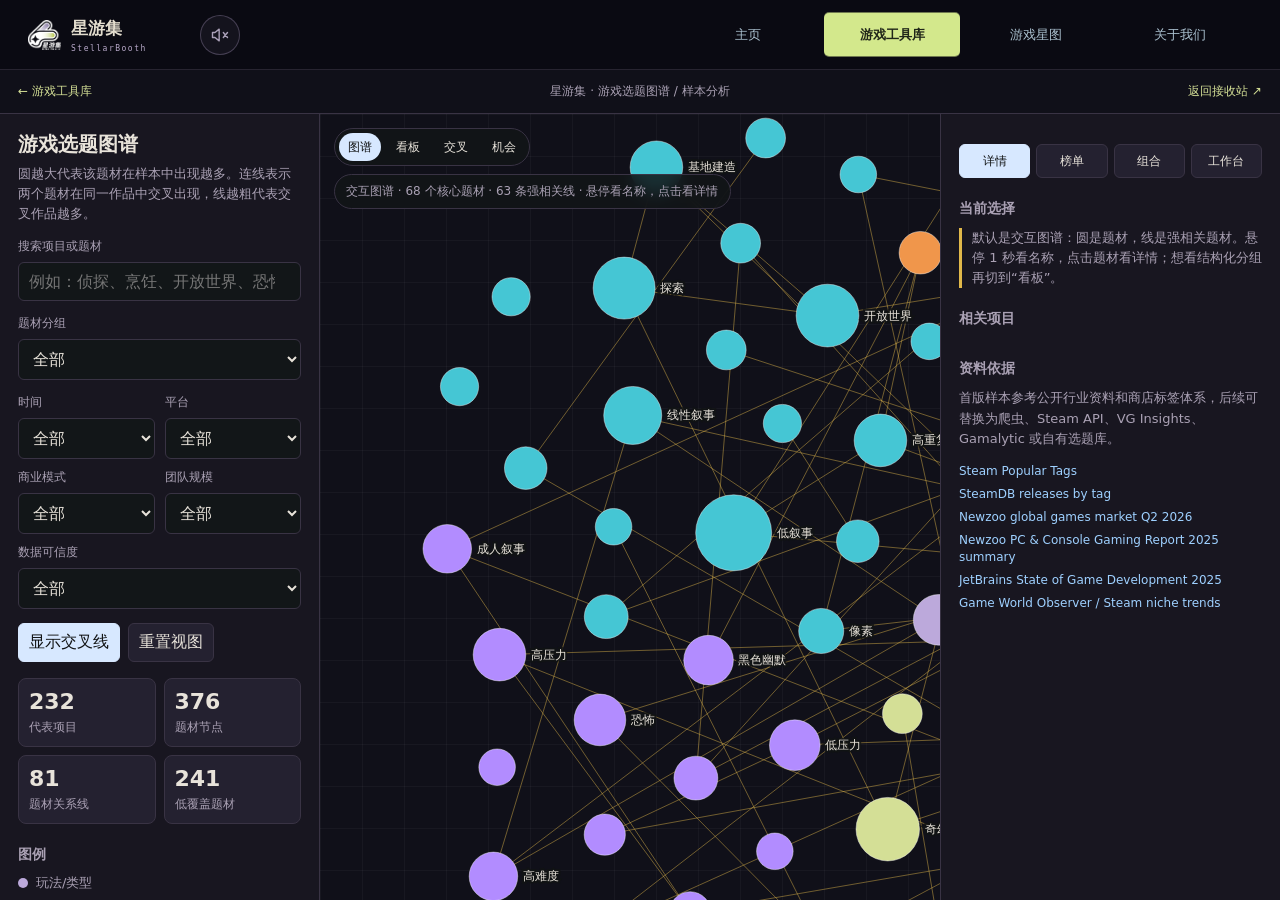
==== tools/game-topic-graph/index.html @ 471d9bdb "Deploy deep-space station, continuous audio and topic tool library" ====
<!doctype html>
<html lang="zh-CN">
<head>
  <meta charset="utf-8" />
  <meta name="viewport" content="width=device-width, initial-scale=1" />
  <title>游戏选题图谱</title>
  <script src="d3.min.js"></script>
  <style>
    :root {
      color-scheme: dark;
      --bg: #111314;
      --panel: #1b1f22;
      --panel-2: #24292d;
      --text: #e8ecef;
      --muted: #9aa5ad;
      --line: #343b40;
      --blue: #4aa3ff;
      --green: #4cc38a;
      --yellow: #e0b84a;
      --red: #ef6a63;
      --purple: #b28cff;
      --cyan: #45c6d4;
      --orange: #f0964b;
      --pink: #e675a7;
      font-family: Inter, ui-sans-serif, system-ui, -apple-system, BlinkMacSystemFont, "Segoe UI", sans-serif;
    }

    * { box-sizing: border-box; }

    body {
      margin: 0;
      background: var(--bg);
      color: var(--text);
      overflow: hidden;
    }

    button, input, select {
      font: inherit;
    }

    .app {
      display: grid;
      grid-template-columns: 320px 1fr 340px;
      height: 100vh;
      min-height: 640px;
    }

    .sidebar, .detail {
      background: var(--panel);
      border-color: var(--line);
      overflow: auto;
    }

    .sidebar {
      border-right: 1px solid var(--line);
      padding: 18px;
    }

    .detail {
      border-left: 1px solid var(--line);
      padding: 18px;
    }

    h1 {
      font-size: 20px;
      line-height: 1.2;
      margin: 0 0 8px;
      font-weight: 650;
    }

    h2 {
      font-size: 14px;
      margin: 22px 0 10px;
      color: var(--muted);
      font-weight: 600;
    }

    p {
      color: var(--muted);
      line-height: 1.55;
      margin: 0 0 14px;
      font-size: 13px;
    }

    .control {
      display: grid;
      gap: 7px;
      margin: 14px 0;
    }

    label {
      font-size: 12px;
      color: var(--muted);
    }

    input, select {
      width: 100%;
      border: 1px solid var(--line);
      background: #121618;
      color: var(--text);
      border-radius: 6px;
      padding: 9px 10px;
      outline: none;
    }

    input:focus, select:focus {
      border-color: var(--blue);
    }

    .row {
      display: flex;
      gap: 8px;
      flex-wrap: wrap;
      align-items: center;
    }

    .btn {
      border: 1px solid var(--line);
      background: var(--panel-2);
      color: var(--text);
      border-radius: 6px;
      padding: 8px 10px;
      cursor: pointer;
      display: inline-flex;
      align-items: center;
      gap: 6px;
      min-height: 36px;
    }

    .btn[aria-pressed="true"] {
      background: #d7e8ff;
      color: #111314;
      border-color: #d7e8ff;
    }

    .stats {
      display: grid;
      grid-template-columns: 1fr 1fr;
      gap: 8px;
      margin: 16px 0;
    }

    .tabs {
      display: grid;
      grid-template-columns: repeat(4, 1fr);
      gap: 6px;
      margin: 12px 0 16px;
    }

    .tabs .btn {
      justify-content: center;
      min-height: 34px;
      padding: 7px 6px;
      font-size: 12px;
    }

    .filters {
      display: grid;
      grid-template-columns: 1fr 1fr;
      gap: 10px;
      margin: 14px 0;
    }

    .filters .control {
      margin: 0;
    }

    .full {
      grid-column: 1 / -1;
    }

    .stat {
      background: var(--panel-2);
      border: 1px solid var(--line);
      border-radius: 8px;
      padding: 10px;
    }

    .stat b {
      display: block;
      font-size: 22px;
      margin-bottom: 2px;
    }

    .stat span {
      color: var(--muted);
      font-size: 12px;
    }

    .panel {
      display: none;
    }

    .panel.active {
      display: block;
    }

    .score {
      display: grid;
      gap: 8px;
      margin: 12px 0;
    }

    .score-row {
      display: grid;
      grid-template-columns: 74px 1fr 34px;
      gap: 8px;
      align-items: center;
      color: var(--muted);
      font-size: 12px;
    }

    .bar {
      height: 7px;
      border-radius: 999px;
      background: #121618;
      overflow: hidden;
      border: 1px solid var(--line);
    }

    .bar span {
      display: block;
      height: 100%;
      width: var(--w);
      background: var(--c, var(--blue));
    }

    .rank-grid {
      display: grid;
      gap: 12px;
    }

    .rank-block h3 {
      margin: 0 0 8px;
      color: var(--muted);
      font-size: 13px;
      font-weight: 600;
    }

    .rank-list {
      display: grid;
      gap: 6px;
    }

    .rank-row {
      display: grid;
      grid-template-columns: 1fr auto;
      gap: 8px;
      align-items: center;
      border-bottom: 1px solid var(--line);
      padding: 6px 0;
      font-size: 13px;
      color: var(--text);
    }

    .rank-row button {
      color: inherit;
      border: 0;
      background: transparent;
      padding: 0;
      text-align: left;
      cursor: pointer;
    }

    .rank-row small {
      color: var(--muted);
    }

    .workspace-actions {
      display: grid;
      grid-template-columns: repeat(auto-fit, minmax(110px, 1fr));
      gap: 8px;
      margin: 10px 0 14px;
    }

    .project-form {
      display: grid;
      gap: 8px;
      margin: 12px 0 16px;
      padding: 10px;
      border: 1px solid var(--line);
      border-radius: 8px;
      background: #15191b;
    }

    .project-form .split {
      display: grid;
      grid-template-columns: 1fr 1fr;
      gap: 8px;
    }

    textarea {
      width: 100%;
      border: 1px solid var(--line);
      background: #121618;
      color: var(--text);
      border-radius: 6px;
      padding: 9px 10px;
      outline: none;
      font: inherit;
      min-height: 70px;
      resize: vertical;
    }

    textarea:focus {
      border-color: var(--blue);
    }

    .textarea {
      min-height: 84px;
      resize: vertical;
    }

    .legend {
      display: grid;
      gap: 8px;
      font-size: 13px;
      color: var(--muted);
    }

    .legend-item {
      display: flex;
      align-items: center;
      gap: 8px;
    }

    .dot {
      width: 10px;
      height: 10px;
      border-radius: 50%;
      flex: 0 0 auto;
    }

    .canvas-wrap {
      position: relative;
      min-width: 0;
      overflow: auto;
      background:
        linear-gradient(rgba(255,255,255,.035) 1px, transparent 1px),
        linear-gradient(90deg, rgba(255,255,255,.035) 1px, transparent 1px);
      background-size: 42px 42px;
    }

    .graph-tooltip {
      position: absolute;
      z-index: 5;
      display: none;
      max-width: 260px;
      pointer-events: none;
      background: rgba(18, 22, 24, .96);
      color: var(--text);
      border: 1px solid var(--line);
      border-radius: 8px;
      padding: 9px 10px;
      box-shadow: 0 14px 34px rgba(0,0,0,.28);
      font-size: 12px;
      line-height: 1.45;
    }

    .graph-tooltip b {
      display: block;
      font-size: 13px;
      margin-bottom: 3px;
    }

    .graph-tooltip span {
      color: var(--muted);
    }

    svg {
      display: block;
      width: 100%;
      height: 100vh;
    }

    .toolbar {
      position: absolute;
      left: 14px;
      top: 14px;
      display: flex;
      gap: 8px;
      flex-wrap: wrap;
      max-width: calc(100% - 28px);
      pointer-events: none;
    }

    .toolbar > * {
      pointer-events: auto;
    }

    .board-controls {
      display: none;
      gap: 6px;
      align-items: center;
      flex-wrap: wrap;
      background: rgba(18, 22, 24, .86);
      border: 1px solid var(--line);
      border-radius: 999px;
      padding: 4px;
      backdrop-filter: blur(8px);
    }

    .board-controls.active {
      display: flex;
    }

    .board-controls label {
      padding-left: 8px;
      font-size: 11px;
    }

    .mini-select {
      width: auto;
      min-height: 28px;
      padding: 4px 24px 4px 8px;
      border-radius: 999px;
      font-size: 12px;
    }

    .view-switch {
      display: flex;
      flex-wrap: wrap;
      gap: 6px;
      background: rgba(18, 22, 24, .86);
      border: 1px solid var(--line);
      border-radius: 999px;
      padding: 4px;
      backdrop-filter: blur(8px);
    }

    .view-switch .btn {
      min-height: 28px;
      padding: 5px 9px;
      border: 0;
      background: transparent;
      border-radius: 999px;
      font-size: 12px;
    }

    .view-switch .btn[aria-pressed="true"] {
      background: #d7e8ff;
      color: #111314;
    }

    .pill {
      background: rgba(18, 22, 24, .86);
      color: var(--muted);
      border: 1px solid var(--line);
      border-radius: 999px;
      padding: 8px 11px;
      font-size: 12px;
      backdrop-filter: blur(8px);
    }

    .node text {
      paint-order: stroke;
      stroke: rgba(17, 19, 20, .82);
      stroke-width: 4px;
      fill: var(--text);
      font-size: 12px;
      pointer-events: none;
    }

    .node circle {
      stroke: rgba(255,255,255,.42);
      stroke-width: 1px;
      cursor: pointer;
    }

    .node.dim {
      opacity: .24;
    }

    .link {
      stroke: rgba(154, 165, 173, .18);
      stroke-width: 1px;
    }

    .link.cross {
      stroke: rgba(224, 184, 74, .36);
      stroke-dasharray: 5 4;
    }

    .link.topic-topic {
      stroke: rgba(224, 184, 74, .46);
    }

    .link.dim {
      opacity: .08;
    }

    .heat-label,
    .matrix-label,
    .axis-label {
      fill: var(--text);
      font-size: 12px;
      paint-order: stroke;
      stroke: rgba(17, 19, 20, .75);
      stroke-width: 3px;
    }

    .muted-label {
      fill: var(--muted);
      font-size: 11px;
    }

    .view-title {
      fill: var(--text);
      font-size: 18px;
      font-weight: 600;
    }

    .view-subtitle {
      fill: var(--muted);
      font-size: 12px;
    }

    .section-rule {
      stroke: rgba(154,165,173,.18);
      stroke-width: 1px;
    }

    .heat-cell circle,
    .quadrant-point,
    .matrix-cell {
      cursor: pointer;
    }

    .list {
      display: grid;
      gap: 8px;
    }

    .item {
      width: 100%;
      text-align: left;
      border: 1px solid var(--line);
      background: var(--panel-2);
      color: var(--text);
      border-radius: 8px;
      padding: 9px 10px;
      cursor: pointer;
    }

    .item:hover {
      border-color: var(--blue);
    }

    .item small {
      display: block;
      color: var(--muted);
      margin-top: 4px;
      line-height: 1.35;
    }

    .tags {
      display: flex;
      flex-wrap: wrap;
      gap: 6px;
      margin: 10px 0 14px;
    }

    .tag {
      border-radius: 999px;
      background: #121618;
      border: 1px solid var(--line);
      color: var(--muted);
      font-size: 12px;
      padding: 5px 8px;
    }

    .sources a {
      color: #9ed0ff;
      display: block;
      margin: 7px 0;
      text-decoration: none;
      font-size: 12px;
      line-height: 1.35;
    }

    .sources a:hover { text-decoration: underline; }

    .hint {
      border-left: 3px solid var(--yellow);
      padding-left: 10px;
      color: var(--muted);
    }

    @media (max-width: 980px) {
      body { overflow: auto; }
      .app {
        grid-template-columns: 1fr;
        height: auto;
      }
      .sidebar, .detail {
        border: 0;
        border-bottom: 1px solid var(--line);
      }
      svg { height: 70vh; min-height: 520px; }
      .detail { border-top: 1px solid var(--line); }
    }
  </style>
<link rel="stylesheet" href="integration.css"><script src="../../station-audio.js?v=4" defer></script></head>
<body><header class="integration-bar"><a href="../../tools.html">← 游戏工具库</a><span>星游集 · 游戏选题图谱 / 样本分析</span><a href="../../index.html">返回接收站 ↗</a></header>
  <main class="app">
    <aside class="sidebar">
      <h1>游戏选题图谱</h1>
      <p>圆越大代表该题材在样本中出现越多。连线表示两个题材在同一作品中交叉出现，线越粗代表交叉作品越多。</p>

      <div class="control">
        <label for="search">搜索项目或题材</label>
        <input id="search" type="search" placeholder="例如：侦探、烹饪、开放世界、恐怖" />
      </div>

      <div class="control">
        <label for="cluster">题材分组</label>
        <select id="cluster"></select>
      </div>

      <div class="filters">
        <div class="control">
          <label for="yearFilter">时间</label>
          <select id="yearFilter">
            <option value="all">全部</option>
            <option value="3">近 3 年</option>
            <option value="5">近 5 年</option>
            <option value="10">近 10 年</option>
          </select>
        </div>
        <div class="control">
          <label for="platformFilter">平台</label>
          <select id="platformFilter">
            <option value="all">全部</option>
            <option value="PC/主机">PC/主机</option>
            <option value="移动端">移动端</option>
            <option value="VR">VR</option>
            <option value="UGC/平台">UGC/平台</option>
          </select>
        </div>
        <div class="control">
          <label for="modelFilter">商业模式</label>
          <select id="modelFilter">
            <option value="all">全部</option>
            <option value="买断制">买断制</option>
            <option value="服务型">服务型</option>
            <option value="免费/内购">免费/内购</option>
            <option value="UGC生态">UGC生态</option>
          </select>
        </div>
        <div class="control">
          <label for="teamFilter">团队规模</label>
          <select id="teamFilter">
            <option value="all">全部</option>
            <option value="小团队">小团队</option>
            <option value="中型团队">中型团队</option>
            <option value="大型团队">大型团队</option>
          </select>
        </div>
        <div class="control full">
          <label for="sourceFilter">数据可信度</label>
          <select id="sourceFilter">
            <option value="all">全部</option>
            <option value="商店/公开资料">商店/公开资料</option>
            <option value="行业报告补强">行业报告补强</option>
            <option value="人工标注">人工标注</option>
            <option value="星游集自有项目">星游集自有项目</option>
          </select>
        </div>
      </div>

      <div class="row">
        <button class="btn" id="toggleCross" type="button" aria-pressed="true">显示交叉线</button>
        <button class="btn" id="reset" type="button">重置视图</button>
      </div>

      <section class="stats">
        <div class="stat"><b id="projectCount">0</b><span>代表项目</span></div>
        <div class="stat"><b id="topicCount">0</b><span>题材节点</span></div>
        <div class="stat"><b id="edgeCount">0</b><span>题材关系线</span></div>
        <div class="stat"><b id="gapCount">0</b><span>低覆盖题材</span></div>
      </section>

      <h2>图例</h2>
      <div class="legend">
        <div class="legend-item"><span class="dot" style="background: var(--blue)"></span>玩法/类型</div>
        <div class="legend-item"><span class="dot" style="background: var(--green)"></span>世界观/剧情内容</div>
        <div class="legend-item"><span class="dot" style="background: var(--purple)"></span>题材情绪/体验</div>
        <div class="legend-item"><span class="dot" style="background: var(--orange)"></span>平台/商业形态</div>
        <div class="legend-item"><span class="dot" style="background: var(--muted)"></span>具体项目</div>
      </div>

      <h2>低覆盖组合</h2>
      <div class="list" id="gapList"></div>
    </aside>

    <section class="canvas-wrap" aria-label="游戏选题关系图">
      <div class="toolbar">
        <div class="view-switch" id="visualTabs">
          <button class="btn" type="button" data-visual="network" aria-pressed="true">图谱</button>
          <button class="btn" type="button" data-visual="heat" aria-pressed="false">看板</button>
          <button class="btn" type="button" data-visual="matrix" aria-pressed="false">交叉</button>
          <button class="btn" type="button" data-visual="quadrant" aria-pressed="false">机会</button>
        </div>
        <div class="board-controls" id="boardControls">
          <label for="boardSort">排序</label>
          <select id="boardSort" class="mini-select">
            <option value="opportunity">机会分</option>
            <option value="count">样本量</option>
            <option value="heat">热度</option>
            <option value="growth">增长性</option>
            <option value="crowd">拥挤度</option>
          </select>
          <label for="boardLimit">每类</label>
          <select id="boardLimit" class="mini-select">
            <option value="6">6 行</option>
            <option value="8" selected>8 行</option>
            <option value="12">12 行</option>
            <option value="999">全部</option>
          </select>
        </div>
        <span class="pill" id="status">拖动节点，滚轮缩放，点击查看详情</span>
      </div>
      <div class="graph-tooltip" id="graphTooltip" role="tooltip"></div>
      <svg id="graph" role="img" aria-label="游戏项目与题材的力导向关系图"></svg>
    </section>

    <aside class="detail">
      <div class="tabs" id="modeTabs">
        <button class="btn" type="button" data-mode="detail" aria-pressed="true">详情</button>
        <button class="btn" type="button" data-mode="rank" aria-pressed="false">榜单</button>
        <button class="btn" type="button" data-mode="explorer" aria-pressed="false">组合</button>
        <button class="btn" type="button" data-mode="workspace" aria-pressed="false">工作台</button>
      </div>

      <section class="panel active" id="panel-detail">
      <h2>当前选择</h2>
      <div id="detail"></div>

      <h2>相关项目</h2>
      <div class="list" id="related"></div>
      </section>

      <section class="panel" id="panel-rank">
        <h2>选题榜单</h2>
        <div class="rank-grid" id="rankPanel"></div>
      </section>

      <section class="panel" id="panel-explorer">
        <h2>组合探索器</h2>
        <div class="control">
          <label for="topicA">题材 A</label>
          <select id="topicA"></select>
        </div>
        <div class="control">
          <label for="topicB">题材 B</label>
          <select id="topicB"></select>
        </div>
        <div id="comboResult"></div>
      </section>

      <section class="panel" id="panel-workspace">
        <h2>选题工作台</h2>
        <div class="workspace-actions">
          <button class="btn" id="exportBrief" type="button">导出会前简报</button>
          <button class="btn" id="exportWorkspace" type="button">导出 JSON</button>
          <button class="btn" id="clearWorkspace" type="button">清空</button>
        </div>
        <div class="list" id="workspaceList"></div>

        <h2>星游集自有项目</h2>
        <div class="project-form">
          <input id="customTitle" type="text" placeholder="项目名 / Demo 名" />
          <div class="split">
            <input id="customYear" type="number" min="1980" max="2035" placeholder="年份" />
            <input id="customType" type="text" placeholder="类型，例如 Narrative RPG" />
          </div>
          <textarea id="customTags" placeholder="题材标签，用逗号分隔。例如：侦探,杭州,低成本,叙事冒险"></textarea>
          <input id="customNote" type="text" placeholder="一句话备注，例如：线下试玩项目 / 学生 Demo" />
          <div class="row">
            <button class="btn" id="addCustomProject" type="button">加入图谱</button>
            <button class="btn" id="exportCustomProjects" type="button">导出项目库</button>
            <button class="btn" id="clearCustomProjects" type="button">清空项目库</button>
          </div>
        </div>
        <div class="list" id="customProjectList"></div>
      </section>

      <h2>资料依据</h2>
      <p>首版样本参考公开行业资料和商店标签体系，后续可替换为爬虫、Steam API、VG Insights、Gamalytic 或自有选题库。</p>
      <div class="sources">
        <a href="https://store.steampowered.com/tag/browse/?l=english" target="_blank" rel="noreferrer">Steam Popular Tags</a>
        <a href="https://steamdb.info/stats/releases/?tagid=492" target="_blank" rel="noreferrer">SteamDB releases by tag</a>
        <a href="https://newzoo.com/resources/blog/global-games-market-q2-2026" target="_blank" rel="noreferrer">Newzoo global games market Q2 2026</a>
        <a href="https://newzoo.com/resources/blog/into-the-data-pc-console-gaming-report-2025" target="_blank" rel="noreferrer">Newzoo PC & Console Gaming Report 2025 summary</a>
        <a href="https://lp.jetbrains.com/the-state-of-gamedev-2025/" target="_blank" rel="noreferrer">JetBrains State of Game Development 2025</a>
        <a href="https://gameworldobserver.com/2024/07/18/top-game-genres-on-steam-first-half-2024-key-trends" target="_blank" rel="noreferrer">Game World Observer / Steam niche trends</a>
      </div>
    </aside>
  </main>

  <script>
    const rawRows = `
Minecraft|2011|Sandbox|沙盒建造,生存,开放世界,UGC,多人合作,低叙事|体素世界与玩家创造
Tetris|1984|Puzzle|益智,抽象,休闲,低叙事,移动端|极简规则长青
Grand Theft Auto V|2013|Action Adventure|开放世界,犯罪,现代都市,多人在线,讽刺剧情|都市犯罪沙盒
Fortnite|2017|Battle Royale|射击,大逃杀,UGC,跨界联动,多人在线,赛季叙事|平台化内容生态
Roblox|2006|UGC Platform|UGC,社交,多人在线,青少年,平台化,低叙事|创作者经济
League of Legends|2009|MOBA|MOBA,竞技,英雄收集,奇幻,电竞,多人在线|长期运营竞技
Dota 2|2013|MOBA|MOBA,竞技,奇幻,电竞,多人在线,高复杂度|硬核竞技
Counter-Strike 2|2023|Shooter|射击,战术竞技,现代军事,电竞,多人在线,低叙事|团队对抗
Valorant|2020|Shooter|射击,战术竞技,英雄技能,近未来,电竞,多人在线|英雄战术射击
PUBG Battlegrounds|2017|Battle Royale|射击,大逃杀,军事,生存,多人在线,低叙事|写实大逃杀
Apex Legends|2019|Battle Royale|射击,大逃杀,英雄技能,科幻,多人在线,赛季叙事|快节奏小队
Call of Duty Warzone|2020|Battle Royale|射击,大逃杀,现代军事,多人在线,服务型游戏|军事品牌化
Call of Duty Modern Warfare III|2023|Shooter|射击,现代军事,线性战役,多人在线,服务型游戏|军事年货
Battlefield 6|2025|Shooter|射击,现代军事,大战场,多人在线,破坏环境|大规模战争
Helldivers 2|2024|Shooter|射击,合作PvE,科幻,讽刺剧情,服务型游戏|社区驱动战役
Destiny 2|2017|Shooter RPG|射击,刷宝,科幻,多人合作,服务型游戏,宏大叙事|在线刷宝
Warframe|2013|Action RPG|动作,刷宝,科幻,忍者,多人合作,服务型游戏|高速动作刷宝
Overwatch 2|2022|Hero Shooter|射击,英雄技能,近未来,电竞,多人在线,角色叙事|英雄团队战
Rainbow Six Siege|2015|Shooter|射击,战术竞技,现代军事,破坏环境,多人在线|室内攻防
Baldur's Gate 3|2023|CRPG|RPG,回合制,奇幻,队伍羁绊,多分支叙事,高自由度|桌游式叙事
Elden Ring|2022|Action RPG|动作RPG,开放世界,黑暗奇幻,魂like,碎片叙事,高难度|开放世界魂系
Dark Souls III|2016|Action RPG|动作RPG,黑暗奇幻,魂like,高难度,碎片叙事|关卡迷宫
Bloodborne|2015|Action RPG|动作RPG,哥特恐怖,洛夫克拉夫特,魂like,高难度|维多利亚恐怖
Sekiro Shadows Die Twice|2019|Action Adventure|动作,武士,日本历史,高难度,线性叙事|架势战斗
The Witcher 3|2015|RPG|RPG,开放世界,黑暗奇幻,道德选择,怪物狩猎,成人叙事|任务叙事标杆
Cyberpunk 2077|2020|RPG|RPG,开放世界,赛博朋克,身份认同,成人叙事,沉浸模拟|未来都市
Starfield|2023|RPG|RPG,太空探索,科幻,开放世界,派系叙事|群星冒险
The Elder Scrolls V Skyrim|2011|RPG|RPG,开放世界,奇幻,模组,高自由度,探索|长期模组生态
Fallout 4|2015|RPG|RPG,废土,开放世界,基地建造,黑色幽默,探索|核后废土
Mass Effect Legendary Edition|2021|RPG|RPG,科幻,队伍羁绊,道德选择,太空歌剧,恋爱|史诗三部曲
Dragon Age Inquisition|2014|RPG|RPG,奇幻,政治阴谋,队伍羁绊,恋爱,开放区域|同伴叙事
Persona 5 Royal|2019|JRPG|JRPG,校园,都市奇幻,回合制,社交模拟,青春|怪盗青春
Final Fantasy XIV|2013|MMORPG|MMORPG,奇幻,长线剧情,多人合作,服务型游戏,团队副本|剧情型网游
Final Fantasy VII Rebirth|2024|JRPG|JRPG,科幻奇幻,队伍羁绊,开放区域,重制经典|经典再叙事
Genshin Impact|2020|Action RPG|动作RPG,开放世界,二次元,抽卡,奇幻,服务型游戏|角色驱动探索
Honkai Star Rail|2023|JRPG|JRPG,回合制,二次元,太空歌剧,抽卡,服务型游戏|银河列车
Zenless Zone Zero|2024|Action RPG|动作RPG,二次元,都市奇幻,抽卡,服务型游戏,潮流文化|街区动作
Wuthering Waves|2024|Action RPG|动作RPG,开放世界,二次元,末世,抽卡,高机动|声骸收集
Monster Hunter Wilds|2025|Action RPG|动作RPG,怪物狩猎,生态模拟,多人合作,开放区域|狩猎生态
Monster Hunter World|2018|Action RPG|动作RPG,怪物狩猎,生态模拟,多人合作,装备制作|全球化狩猎
Pokémon Scarlet and Violet|2022|RPG|RPG,收集养成,开放世界,可爱,多人交换,低龄友好|开放宝可梦
Palworld|2024|Survival Craft|生存,收集养成,基地建造,开放世界,多人合作,黑色幽默|伙伴工业化
ARK Survival Evolved|2017|Survival Craft|生存,恐龙,基地建造,开放世界,多人在线,驯养|史前生存
Rust|2018|Survival|生存,基地建造,多人在线,掠夺,开放世界,低叙事|社交压力
Valheim|2021|Survival Craft|生存,基地建造,北欧神话,多人合作,开放世界,低多边形|合作远征
Enshrouded|2024|Survival Craft|生存,基地建造,奇幻,多人合作,开放世界,探索|雾中建造
Sons of the Forest|2024|Survival Horror|生存,恐怖,荒岛,基地建造,多人合作,AI伙伴|森林威胁
Subnautica|2018|Survival|生存,海洋,科幻,探索,基地建造,孤独感|深海未知
No Man's Sky|2016|Space Sandbox|太空探索,开放世界,生存,基地建造,多人在线,服务型游戏|程序化宇宙
Terraria|2011|Sandbox|沙盒建造,生存,2D,探索,多人合作,低叙事|横版沙盒
Stardew Valley|2016|Life Sim|农场经营,生活模拟,像素,社交,治愈,小镇|农场人生
Animal Crossing New Horizons|2020|Life Sim|生活模拟,岛屿建设,社交,治愈,收集,低压力|岛屿日常
The Sims 4|2014|Life Sim|生活模拟,人生,建造,UGC,社交叙事,服务型游戏|人生沙盒
Cities Skylines II|2023|Simulation|城市建造,模拟经营,交通,沙盒,现代都市,系统设计|城市规划
Planet Zoo|2019|Simulation|模拟经营,动物园,建造,生态,教育,家庭友好|园区经营
Two Point Hospital|2018|Management|模拟经营,医疗,黑色幽默,建造,休闲,现代职场|荒诞医院
Factorio|2020|Automation|自动化,基地建造,科幻,资源管理,高复杂度,低叙事|工厂优化
Satisfactory|2024|Automation|自动化,基地建造,科幻,开放世界,合作PvE,探索|第一人称工厂
Dyson Sphere Program|2021|Automation|自动化,太空探索,科幻,资源管理,宏大工程,低叙事|星际工厂
RimWorld|2018|Colony Sim|殖民地模拟,生存,科幻,涌现叙事,基地建造,黑色幽默|故事生成器
Dwarf Fortress|2022|Colony Sim|殖民地模拟,奇幻,高复杂度,涌现叙事,基地建造,模拟|深度模拟
Crusader Kings III|2020|Grand Strategy|大战略,中世纪,家族叙事,政治阴谋,涌现叙事,高复杂度|王朝剧
Europa Universalis IV|2013|Grand Strategy|大战略,历史,国家经营,高复杂度,低叙事,地图推演|历史沙盘
Civilization VI|2016|4X Strategy|4X,历史,回合制,国家经营,科技树,多人在线|文明发展
Total War Warhammer III|2022|Strategy|大战略,奇幻,即时战术,战争,派系叙事,高复杂度|奇幻会战
XCOM 2|2016|Tactics|战术,回合制,科幻,队伍养成,基地管理,高压力|抗争地球
Fire Emblem Engage|2023|Tactics RPG|战棋,RPG,奇幻,队伍羁绊,回合制,角色收集|角色战棋
Into the Breach|2018|Tactics|战术,回合制,机甲,时间循环,益智,低叙事|小棋盘解谜
Slay the Spire|2019|Deckbuilder|卡牌构筑,Roguelike,奇幻,回合制,高重复,低叙事|爬塔卡牌
Balatro|2024|Deckbuilder|卡牌构筑,Roguelike,扑克,高重复,低叙事,休闲|数字组合
Hades|2020|Roguelite|Roguelike,动作,希腊神话,家族叙事,高重复,恋爱|叙事肉鸽
Hades II|2024|Roguelite|Roguelike,动作,希腊神话,魔法,高重复,家族叙事|女巫肉鸽
Dead Cells|2018|Roguelite|Roguelike,动作,像素,高重复,银河城,低叙事|动作循环
The Binding of Isaac Rebirth|2014|Roguelike|Roguelike,弹幕,黑色幽默,宗教隐喻,高重复,低叙事|地下室隐喻
Vampire Survivors|2022|Roguelite|Roguelike,幸存者like,自动攻击,像素,高重复,低叙事|轻量刷局
Deep Rock Galactic Survivor|2024|Roguelite|幸存者like,科幻,矮人,自动攻击,高重复,挖矿|幸存者变体
Risk of Rain 2|2020|Roguelite|Roguelike,射击,科幻,多人合作,高重复,刷宝|三维肉鸽
Spelunky 2|2020|Platformer|平台跳跃,Roguelike,探险,高难度,涌现叙事,低叙事|洞穴事故
Celeste|2018|Platformer|平台跳跃,心理健康,高难度,像素,线性叙事,成长|攀登隐喻
Hollow Knight|2017|Metroidvania|银河城,动作,昆虫王国,黑暗奇幻,探索,碎片叙事|地下王国
Ori and the Will of the Wisps|2020|Metroidvania|银河城,奇幻,治愈,平台跳跃,线性叙事,自然|精灵冒险
Metroid Dread|2021|Metroidvania|银河城,科幻,孤独感,探索,追逐,动作|外星基地
Prince of Persia The Lost Crown|2024|Metroidvania|银河城,波斯神话,动作,时间能力,平台跳跃,线性叙事|神话宫殿
Super Mario Bros Wonder|2023|Platformer|平台跳跃,可爱,家庭友好,多人合作,奇幻,低叙事|惊奇关卡
Astro Bot|2024|Platformer|平台跳跃,可爱,科幻,家庭友好,收集,低压力|手柄玩具箱
The Legend of Zelda Breath of the Wild|2017|Adventure|开放世界,奇幻,物理交互,探索,低叙事,解谜|开放探索
The Legend of Zelda Tears of the Kingdom|2023|Adventure|开放世界,奇幻,物理建造,探索,天空,解谜|组装创造
Horizon Forbidden West|2022|Action Adventure|开放世界,科幻,末世,机器生态,动作,线性叙事|机械自然
Ghost of Tsushima|2020|Action Adventure|开放世界,武士,日本历史,动作,复仇,线性叙事|武士电影感
Red Dead Redemption 2|2018|Action Adventure|开放世界,西部,犯罪,沉浸模拟,成人叙事,探索|西部挽歌
Assassin's Creed Mirage|2023|Action Adventure|潜行,历史,开放区域,刺客,中东,线性叙事|回归潜行
Hitman World of Assassination|2021|Stealth|潜行,沙盒关卡,现代都市,黑色幽默,重复挑战,低叙事|刺杀谜题
Metal Gear Solid V|2015|Stealth|潜行,开放世界,现代军事,基地管理,政治阴谋,涌现叙事|战术沙盒
Dishonored 2|2016|Immersive Sim|沉浸模拟,潜行,蒸汽朋克,复仇,多路线,超能力|关卡选择
Deus Ex Mankind Divided|2016|Immersive Sim|沉浸模拟,赛博朋克,潜行,政治阴谋,多路线,身份认同|增强人议题
Prey|2017|Immersive Sim|沉浸模拟,科幻,空间站,恐怖,多路线,身份认同|太空站危机
Portal 2|2011|Puzzle|益智,科幻,黑色幽默,合作PvE,物理,线性叙事|传送门谜题
The Witness|2016|Puzzle|益智,岛屿,抽象,探索,低叙事,哲学|符号解谜
Baba Is You|2019|Puzzle|益智,规则改写,抽象,高难度,低叙事,像素|语法玩法
Return of the Obra Dinn|2018|Detective|侦探,推理,海事,超自然,黑白美术,碎片叙事|死亡推理
Disco Elysium|2019|Narrative RPG|侦探,RPG,政治,失忆,成人叙事,多分支叙事|内心对话
The Case of the Golden Idol|2022|Detective|侦探,推理,历史,超自然,益智,黑色幽默|场景推理
Outer Wilds|2019|Adventure|太空探索,时间循环,考古,探索,哲学,低战斗|知识驱动
Her Story|2015|FMV|侦探,FMV,非线性叙事,犯罪,搜索,低操作|视频检索
Immortality|2022|FMV|FMV,电影工业,神秘,非线性叙事,成人叙事,搜索|影像拼图
Life is Strange|2015|Narrative Adventure|叙事冒险,青春,时间能力,多分支叙事,校园,情感|选择叙事
Detroit Become Human|2018|Narrative Adventure|叙事冒险,机器人,身份认同,多分支叙事,近未来,政治|分支电影
The Walking Dead|2012|Narrative Adventure|叙事冒险,丧尸,亲情,多分支叙事,末世,情感|章节选择
What Remains of Edith Finch|2017|Walking Sim|步行模拟,家族叙事,魔幻现实,短篇集,情感,低战斗|家族记忆
Firewatch|2016|Walking Sim|步行模拟,荒野,孤独感,成人叙事,悬疑,低战斗|对讲机关系
Gone Home|2013|Walking Sim|步行模拟,家庭,青春,探索,低战斗,现实题材|空间叙事
Stray|2022|Adventure|猫,赛博朋克,探索,可爱,机器人,线性叙事|猫视角城市
Spiritfarer|2020|Management|经营,死亡,治愈,船,情感,手绘|告别主题
Dave the Diver|2023|Hybrid Sim|经营,潜水,海洋,烹饪,像素,轻喜剧|白天夜晚循环
Dredge|2023|Fishing Horror|钓鱼,海洋,洛夫克拉夫特,经营,恐怖,探索|克苏鲁渔业
Cult of the Lamb|2022|Hybrid|Roguelike,经营,邪教,可爱恐怖,基地建造,黑色幽默|教团运营
Inscryption|2021|Deckbuilder Horror|卡牌构筑,恐怖,元叙事,逃脱房,黑色幽默,多阶段|规则反转
Papers Please|2013|Simulation|边检,政治,道德选择,现实题材,高压力,低美术|制度压力
This War of Mine|2014|Survival|生存,战争平民,道德选择,基地管理,现实题材,高压力|平民战争
Frostpunk|2018|City Builder|城市建造,末世,道德选择,生存,政治,高压力|寒冬伦理
Frostpunk 2|2024|City Builder|城市建造,末世,政治,派系叙事,生存,高压力|社会抉择
Against the Storm|2023|City Builder|城市建造,Roguelike,奇幻,资源管理,高重复,生存|肉鸽城建
Manor Lords|2024|City Builder|城市建造,中世纪,战争,模拟经营,现实题材,低叙事|庄园经济
Anno 1800|2019|City Builder|城市建造,工业革命,贸易,资源管理,历史,高复杂度|生产链经营
Football Manager 2024|2023|Management|体育,模拟经营,数据分析,足球,长期运营,低叙事|经理模拟
EA Sports FC 25|2024|Sports|体育,足球,多人在线,卡牌收集,服务型游戏,竞技|足球服务
NBA 2K25|2024|Sports|体育,篮球,职业生涯,多人在线,服务型游戏,竞技|篮球年货
Forza Horizon 5|2021|Racing|竞速,开放世界,汽车文化,收集,多人在线,低叙事|节庆赛车
Gran Turismo 7|2022|Racing|竞速,汽车文化,模拟,收集,多人在线,低叙事|驾驶收藏
Rocket League|2015|Sports Action|体育,汽车,竞技,多人在线,低叙事,服务型游戏|车球对抗
Street Fighter 6|2023|Fighting|格斗,竞技,街头文化,多人在线,电竞,角色叙事|现代格斗
Tekken 8|2024|Fighting|格斗,家族恩怨,竞技,多人在线,电竞,动作|3D格斗
Mortal Kombat 1|2023|Fighting|格斗,血腥,奇幻,多元宇宙,竞技,线性叙事|重启宇宙
Madden NFL 25|2024|Sports|体育,橄榄球,多人在线,职业生涯,服务型游戏,竞技|美式体育
Just Dance 2025|2024|Rhythm|音乐节奏,舞蹈,家庭友好,派对,服务型游戏,低叙事|体感跳舞
Beat Saber|2019|Rhythm VR|音乐节奏,VR,科幻,健身,低叙事,技能挑战|VR节奏
Gorilla Tag|2021|VR Social|VR,社交,运动,多人在线,低叙事,低美术|身体移动
Half-Life Alyx|2020|VR Shooter|VR,射击,科幻,恐怖,沉浸模拟,线性叙事|VR沉浸
Among Us|2018|Social Deduction|社交推理,太空,多人在线,低叙事,派对,欺骗|低成本传播
Goose Goose Duck|2021|Social Deduction|社交推理,多人在线,角色技能,派对,低叙事,可爱|变体推理
Fall Guys|2020|Party|派对,多人在线,平台跳跃,可爱,大逃杀,低叙事|闯关综艺
Party Animals|2023|Party|派对,物理,多人在线,可爱,低叙事,竞技|布偶对抗
Chained Together|2024|Co-op Platformer|多人合作,平台跳跃,物理,高难度,直播友好,低叙事|协作受苦
It Takes Two|2021|Co-op Adventure|多人合作,平台跳跃,婚姻,奇幻,解谜,线性叙事|双人机制
Overcooked 2|2018|Co-op|多人合作,烹饪,派对,高压力,可爱,低叙事|协作混乱
Moving Out 2|2023|Co-op|多人合作,物理,搬家,派对,可爱,低叙事|搬家闯关
Phasmophobia|2020|Horror Co-op|恐怖,多人合作,鬼怪,调查,语音互动,直播友好|合作捉鬼
Lethal Company|2023|Horror Co-op|恐怖,多人合作,太空,公司讽刺,直播友好,高压力|拾荒合作
Content Warning|2024|Horror Co-op|恐怖,多人合作,短视频,直播友好,怪物,黑色幽默|拍摄恐怖
Dead by Daylight|2016|Asymmetric Horror|恐怖,非对称竞技,多人在线,IP联动,服务型游戏,追逐|杀手逃生
Resident Evil 4 Remake|2023|Survival Horror|恐怖,生存,丧尸,动作,线性叙事,资源管理|经典重制
Alan Wake 2|2023|Survival Horror|恐怖,超自然,作家,侦探,元叙事,成人叙事|叙事恐怖
Silent Hill 2 Remake|2024|Survival Horror|恐怖,心理健康,小镇,罪疚,线性叙事,成人叙事|心理恐怖
Amnesia The Bunker|2023|Survival Horror|恐怖,一战,沉浸模拟,生存,高压力,随机系统|地堡逃生
Outlast Trials|2024|Horror Co-op|恐怖,多人合作,实验,冷战,高压力,服务型游戏|合作惊吓
Little Nightmares II|2021|Horror Platformer|恐怖,平台跳跃,童年噩梦,解谜,线性叙事,暗黑童话|微型恐惧
Inside|2016|Puzzle Platformer|平台跳跃,反乌托邦,解谜,低叙事,暗黑,线性叙事|无声寓言
Limbo|2010|Puzzle Platformer|平台跳跃,黑白美术,解谜,暗黑,低叙事,高死亡|剪影冒险
Cuphead|2017|Action Platformer|动作,平台跳跃,复古动画,高难度,合作PvE,低叙事|手绘Boss战
Sea of Thieves|2018|Adventure|海盗,多人在线,开放世界,合作PvE,涌现叙事,服务型游戏|海上社交
Skull and Bones|2024|Action Adventure|海盗,多人在线,开放世界,海战,服务型游戏,低叙事|船只战斗
EVE Online|2003|MMO|太空探索,经济模拟,多人在线,政治,涌现叙事,高复杂度|玩家政治
World of Warcraft|2004|MMORPG|MMORPG,奇幻,团队副本,多人在线,服务型游戏,长线剧情|经典网游
Guild Wars 2|2012|MMORPG|MMORPG,奇幻,探索,多人在线,服务型游戏,动态事件|开放网游
The Finals|2023|Shooter|射击,竞技,破坏环境,直播综艺,多人在线,近未来|竞技节目
Escape from Tarkov|2017|Extraction Shooter|撤离射击,现代军事,刷宝,高压力,多人在线,拟真|硬核撤离
Hunt Showdown 1896|2024|Extraction Shooter|撤离射击,西部,恐怖,多人在线,高压力,怪物狩猎|西部猎魔
Dark and Darker|2024|Extraction|撤离,奇幻,地牢,多人在线,刷宝,高压力|地牢撤离
Marauders|2023|Extraction Shooter|撤离射击,太空,柴油朋克,刷宝,多人在线,高压力|太空掠夺
Clair Obscur Expedition 33|2025|JRPG|JRPG,回合制,黑暗奇幻,成人叙事,队伍羁绊,艺术化|法式奇幻
Black Myth Wukong|2024|Action RPG|动作RPG,西游神话,魂like,中国神话,线性叙事,高难度|神话改编
Nine Sols|2024|Metroidvania|银河城,道教科幻,动作,高难度,手绘,复仇|道朋克
Pacific Drive|2024|Survival|生存,汽车,异常区域,科幻,探索,资源管理|车库远征
Kenshi|2018|Sandbox RPG|RPG,开放世界,废土,涌现叙事,基地建造,高自由度|无主角世界
Mount and Blade II Bannerlord|2022|Sandbox RPG|RPG,中世纪,战争,开放世界,派系叙事,涌现叙事|战争沙盒
Kingdom Come Deliverance|2018|RPG|RPG,中世纪,历史,沉浸模拟,现实题材,线性叙事|写实波希米亚
The Thaumaturge|2024|RPG|RPG,历史,超自然,侦探,政治,成人叙事|华沙神秘
Norco|2022|Adventure|叙事冒险,南方哥特,赛博朋克,家庭,现实题材,像素|石化工城
1000xRESIST|2024|Narrative Adventure|叙事冒险,科幻,身份认同,疫情隐喻,多代叙事,政治|记忆与克隆
Citizen Sleeper|2022|Narrative RPG|RPG,赛博朋克,太空站,身份认同,骰子,成人叙事|边缘人生
Coffee Talk|2020|Visual Novel|视觉小说,咖啡馆,都市奇幻,治愈,对话,低压力|夜间倾听
VA-11 Hall-A|2016|Visual Novel|视觉小说,赛博朋克,酒吧,对话,成人叙事,低压力|调酒叙事
Phoenix Wright Ace Attorney Trilogy|2019|Visual Novel|视觉小说,法庭,侦探,喜剧,线性叙事,推理|法庭推理
Doki Doki Literature Club|2017|Visual Novel|视觉小说,校园,恐怖,元叙事,心理健康,低成本|类型反转
Suzerain|2020|Political Sim|政治,国家经营,文字,道德选择,现实题材,多分支叙事|总统模拟
Roadwarden|2022|Text RPG|文字冒险,RPG,奇幻,探索,道德选择,成人叙事|旅人职责
Pentiment|2022|Narrative Adventure|叙事冒险,中世纪,历史,侦探,宗教,手绘|手稿推理
Chants of Sennaar|2023|Puzzle Adventure|益智,语言破译,奇幻,探索,和平主义,低战斗|语言阶层
Cocoon|2023|Puzzle|益智,科幻,抽象,探索,低叙事,无文本|世界套娃
Viewfinder|2023|Puzzle|益智,摄影,空间错觉,科幻,第一人称,低叙事|照片成真
A Short Hike|2019|Adventure|探索,治愈,动物角色,低压力,短篇,开放区域|小岛散步
Toem|2021|Adventure|摄影,探索,黑白美术,治愈,短篇,低压力|拍照任务
Unpacking|2021|Puzzle|益智,生活物件,无文本叙事,治愈,家庭,低压力|物品讲故事
PowerWash Simulator|2022|Simulation|模拟,清洁,低压力,合作PvE,现代职场,低叙事|减压清洗
House Flipper 2|2023|Simulation|模拟,装修,低压力,建造,现代生活,经营|翻新房屋
Euro Truck Simulator 2|2012|Simulation|模拟,驾驶,低压力,开放道路,经济,低叙事|公路运输
Microsoft Flight Simulator|2020|Simulation|模拟,飞行,现实地理,低叙事,技术展示,探索|全球飞行
Clair Obscur Expedition 33|2025|RPG|RPG,回合制,奇幻,成人叙事,队伍羁绊,艺术风格,线性叙事|美术化回合制
Split Fiction|2025|Co-op Adventure|多人合作,合作PvE,平台跳跃,科幻,奇幻,双人协作,线性叙事|双人类型拼贴
ARC Raiders|2025|Extraction Shooter|撤离射击,多人在线,科幻,第三人称,战术,服务型游戏,高压力|地表撤离
Battlefield 6 REDSEC|2025|Shooter|射击,现代军事,多人在线,大规模战场,破坏环境,服务型游戏,战术竞技|军事大场面
Assassin's Creed Shadows|2025|Action Adventure|开放世界,潜行,日本历史,忍者,武士,动作,线性叙事|双主角潜行
Oblivion Remastered|2025|RPG|RPG,开放世界,奇幻,怀旧复刻,探索,角色扮演,买断制|经典重制
Pokemon Legends Z-A|2025|RPG|收集养成,角色收集,开放区域,奇幻,家庭友好,长期IP,买断制|精灵都市
Hollow Knight Silksong|2025|Metroidvania|银河城,动作,昆虫王国,黑暗奇幻,高难度,探索,线性叙事|续作期待
Fantasy Life i|2025|Life RPG|生活模拟,RPG,奇幻,职业生涯,收集养成,低压力,探索|职业生活冒险
Tiny Bookshop|2025|Management|经营,书店,海边小镇,治愈,生活模拟,低压力,买断制|移动书店
PEAK|2025|Co-op Climbing|多人合作,合作PvE,攀登,物理,高压力,直播友好,短局|合作登山
Schedule I|2025|Simulation|模拟经营,犯罪,黑色幽默,供应链,多人合作,沙盒建造,高重复|地下经营
Dispatch|2025|Narrative Strategy|叙事冒险,超级英雄,职场,喜剧,分支选择,角色关系,低战斗|调度英雄
DELTARUNE|2025|RPG|RPG,像素,元叙事,奇幻,黑色幽默,章节叙事,低成本|章节式反类型
Megabonk|2025|Roguelite|幸存者like,Roguelike,自动攻击,高重复,直播友好,低叙事,低成本|荒诞刷局
Supermarket Simulator|2025|Simulation|模拟经营,商店,现代生活,低叙事,高重复,低成本,直播友好|店铺循环
Escape From Duckov|2025|Extraction Shooter|撤离射击,俯视角,射击,黑色幽默,刷宝,高重复,低成本|轻量撤离
RV There Yet|2025|Co-op Physics|多人合作,物理,驾驶,喜剧,高压力,直播友好,短局|房车灾难协作
Slime Rancher 2|2025|Adventure|探索,可爱,收集养成,基地建造,低压力,奇幻,家庭友好|牧场收集
No Im Not a Human|2025|Horror|恐怖,心理压力,访客识别,短篇,低成本,道德选择,现实寓言|门口辨认
Rhythm Doctor|2025|Rhythm|音乐节奏,像素,医疗,喜剧,高难度,剧情关卡,低成本|一键节奏治疗
Soulstone Survivors|2025|Roguelite|幸存者like,Roguelike,自动攻击,技能构筑,高重复,奇幻,低叙事|技能海刷局
Sultan's Game|2025|Card Strategy|卡牌构筑,叙事冒险,政治,成人叙事,道德选择,高压力,黑色幽默|权力卡牌
Dinkum|2025|Life Sim|生活模拟,岛屿,收集养成,基地建造,多人合作,低压力,经营|澳洲岛建
BALL x PIT|2025|Roguelite|Roguelike,弹球,基地建造,低叙事,高重复,像素,低成本|弹球肉鸽
Necesse|2025|Sandbox|沙盒建造,生存,基地建造,多人合作,探索,像素,收集养成|俯视角生存
CloverPit|2025|Slot Roguelite|Roguelike,老虎机,高压力,黑色幽默,低成本,高重复,数字组合|赌博隐喻
Foundation|2025|City Builder|城市建造,中世纪,低压力,模拟经营,涌现叙事,资源管理,买断制|无网格城镇
AI LIMIT|2025|Action RPG|动作RPG,科幻,废土,高难度,女性主角,线性叙事,买断制|国产魂类
Backpack Battles|2025|Auto Battler|自动战斗,背包管理,策略,异步对战,低叙事,数字组合,高重复|背包构筑
A Game About Digging A Hole|2025|Incremental|挖掘,低成本,高重复,短篇,资源管理,低叙事,休闲|一件事循环
ENDER MAGNOLIA Bloom in the Mist|2025|Metroidvania|银河城,动作,黑暗奇幻,高难度,探索,线性叙事,手绘|雾中王国
Door Kickers 2 Task Force North|2025|Tactics|战术,现代军事,俯视角,实时暂停,高压力,低叙事,小队指挥|战术破门
Little Witch in the Woods|2025|Life Sim|生活模拟,魔法,可爱,收集养成,低压力,小镇,像素|小女巫生活
PowerWash Simulator 2|2025|Simulation|模拟,清洁,低压力,合作PvE,现代职场,低叙事,服务型游戏|减压续作
`;

    const groupMap = {
      "玩法/类型": ["动作","动作RPG","RPG","JRPG","MMORPG","MOBA","射击","第三人称","俯视角","战术竞技","大逃杀","撤离射击","撤离","格斗","竞速","体育","平台跳跃","银河城","益智","解谜","视觉小说","叙事冒险","步行模拟","卡牌构筑","Roguelike","幸存者like","生存","沙盒建造","模拟","模拟经营","经营","城市建造","殖民地模拟","大战略","4X","战术","战棋","沉浸模拟","潜行","音乐节奏","VR","社交推理","派对","合作PvE","多人合作","生活模拟","自动战斗","策略","Incremental","挖掘","攀登","老虎机","弹球"],
      "世界观/剧情内容": ["奇幻","黑暗奇幻","科幻","赛博朋克","太空探索","太空歌剧","现代都市","现代军事","中世纪","历史","日本历史","中国神话","西游神话","希腊神话","北欧神话","波斯神话","道教科幻","西部","海盗","海洋","恐龙","废土","末世","丧尸","哥特恐怖","洛夫克拉夫特","超自然","鬼怪","校园","青春","家庭","政治","犯罪","侦探","推理","法庭","宗教","战争","战争平民","工业革命","咖啡馆","酒吧","烹饪","钓鱼","摄影","小镇","海边小镇","荒野","岛屿","动物园","医疗","机器人","猫","汽车","足球","篮球","橄榄球","书店","超级英雄","职场","商店","供应链","魔法","忍者","武士","昆虫王国"],
      "情绪/体验": ["恐怖","可爱","治愈","低压力","高压力","高难度","孤独感","黑色幽默","成人叙事","情感","哲学","复仇","身份认同","心理健康","道德选择","讽刺剧情","暗黑童话","和平主义","直播友好","家庭友好","低龄友好","低战斗","喜剧","现实寓言","艺术风格"],
      "结构/系统": ["开放世界","开放区域","线性叙事","低叙事","碎片叙事","多分支叙事","非线性叙事","长线剧情","赛季叙事","涌现叙事","元叙事","章节叙事","剧情关卡","分支选择","队伍羁绊","恋爱","社交模拟","角色关系","收集养成","角色收集","英雄收集","英雄技能","抽卡","刷宝","基地建造","资源管理","装备制作","自动化","交通","科技树","贸易","经济模拟","物理","物理建造","破坏环境","时间循环","时间能力","规则改写","语言破译","无文本叙事","搜索","FMV","手绘","像素","黑白美术","复古动画","低多边形","高复杂度","高自由度","重复挑战","高重复","短局","短篇","双人协作","技能构筑","背包管理","实时暂停","小队指挥","访客识别","大规模战场"],
      "平台/商业": ["多人在线","服务型游戏","UGC","平台化","跨界联动","电竞","移动端","模组","VR","派对","青少年","职业生涯","长期运营","长期IP","买断制","低成本","免费/内购","异步对战","杭州","良渚","本地开发者","学生项目","线下试玩","星游集"]
    };

    const topicGroup = new Map();
    Object.entries(groupMap).forEach(([group, tags]) => tags.forEach(tag => topicGroup.set(tag, group)));

    const groupColor = {
      "玩法/类型": "var(--blue)",
      "世界观/剧情内容": "var(--green)",
      "情绪/体验": "var(--purple)",
      "结构/系统": "var(--cyan)",
      "平台/商业": "var(--orange)",
      "项目": "var(--muted)"
    };

    function hasAny(tags, values) {
      return values.some(value => tags.includes(value));
    }

    function derivePlatform(tags, name) {
      if (tags.includes("VR")) return "VR";
      if (hasAny(tags, ["UGC","平台化","青少年"])) return "UGC/平台";
      if (tags.includes("移动端") || hasAny(tags, ["抽卡","二次元"])) return "移动端";
      return "PC/主机";
    }

    function deriveBusiness(tags, name) {
      if (hasAny(tags, ["UGC","平台化"])) return "UGC生态";
      if (hasAny(tags, ["抽卡","移动端"])) return "免费/内购";
      if (hasAny(tags, ["服务型游戏","多人在线","电竞","长期运营"])) return "服务型";
      return "买断制";
    }

    function deriveTeam(tags, name) {
      if (smallTeamSignals && smallTeamSignals.has(name)) return "小团队";
      if (bigTeamSignals && bigTeamSignals.has(name)) return "大型团队";
      if (hasAny(tags, ["服务型游戏","开放世界","MMORPG","大逃杀","现代军事","抽卡"])) return "大型团队";
      if (hasAny(tags, ["像素","文字冒险","视觉小说","益智","低叙事","短篇","低压力"])) return "小团队";
      return "中型团队";
    }

    function deriveSource(tags, name) {
      if (topSignals && topSignals.has(name)) return "行业报告补强";
      if (hasAny(tags, ["服务型游戏","多人在线","电竞","移动端","UGC"])) return "商店/公开资料";
      return "人工标注";
    }

    function deriveConfidence(tags, name) {
      if (topSignals && topSignals.has(name)) return 92;
      if (hasAny(tags, ["服务型游戏","多人在线","电竞","抽卡","UGC"])) return 84;
      return 72;
    }

    function deriveHeat(tags, name, year) {
      let score = topSignals && topSignals.has(name) ? 86 : 48;
      if (year >= 2024) score += 12;
      if (hasAny(tags, ["服务型游戏","多人在线","开放世界","Roguelike","生存","恐怖","抽卡"])) score += 8;
      if (hasAny(tags, ["低叙事","低压力","短篇","文字冒险"])) score -= 4;
      return clamp(score, 18, 98);
    }

    function clamp(value, min, max) {
      return Math.max(min, Math.min(max, value));
    }

    const currentYear = 2026;
    const topSignals = new Set(["Minecraft","Tetris","Grand Theft Auto V","Fortnite","Roblox","League of Legends","Dota 2","Counter-Strike 2","PUBG Battlegrounds","Apex Legends","Elden Ring","Baldur's Gate 3","Genshin Impact","Honkai Star Rail","Stardew Valley","Animal Crossing New Horizons","The Sims 4","Palworld","Monster Hunter World","Hades","Slay the Spire","Balatro","Vampire Survivors","Red Dead Redemption 2","The Legend of Zelda Breath of the Wild","The Legend of Zelda Tears of the Kingdom","Among Us","Lethal Company","Helldivers 2","Black Myth Wukong"]);
    const smallTeamSignals = new Set(["Stardew Valley","Balatro","Vampire Survivors","Return of the Obra Dinn","Dredge","Dave the Diver","Celeste","Hollow Knight","Inscryption","Papers Please","A Short Hike","Toem","Unpacking","Baba Is You","Chants of Sennaar","Cocoon","Viewfinder","Roadwarden","Norco","Citizen Sleeper","Coffee Talk","VA-11 Hall-A","1000xRESIST"]);
    const bigTeamSignals = new Set(["Grand Theft Auto V","Call of Duty Warzone","Call of Duty Modern Warfare III","Battlefield 6","Cyberpunk 2077","Starfield","Final Fantasy XIV","Final Fantasy VII Rebirth","Genshin Impact","Honkai Star Rail","Zenless Zone Zero","EA Sports FC 25","NBA 2K25","Madden NFL 25","The Legend of Zelda Breath of the Wild","The Legend of Zelda Tears of the Kingdom","Red Dead Redemption 2","Horizon Forbidden West","Assassin's Creed Mirage"]);

    const baseProjects = rawRows.trim().split("\n").map((line, index) => {
      const [name, year, type, tagText, note] = line.split("|");
      const tags = tagText.split(",");
      return {
        id: `p-${index}`,
        name,
        year: +year,
        type,
        tags,
        note,
        platform: derivePlatform(tags, name),
        business: deriveBusiness(tags, name),
        team: deriveTeam(tags, name),
        source: deriveSource(tags, name),
        confidence: deriveConfidence(tags, name),
        heat: deriveHeat(tags, name, +year)
      };
    });

    let customProjects = loadCustomProjects();
    let projects = [];
    let topicCounts = new Map();
    let topics = [];
    let crossCounts = new Map();
    let projectNodes = [];
    let crossLinks = [];

    function rebuildDataset() {
      const normalizedCustom = customProjects.map((project, index) => normalizeCustomProject(project, index));
      projects = [...baseProjects, ...normalizedCustom];
      topicCounts = new Map();
      projects.forEach(project => project.tags.forEach(tag => topicCounts.set(tag, (topicCounts.get(tag) || 0) + 1)));
      topics = Array.from(topicCounts, ([name, count]) => ({
        id: `t-${name}`,
        name,
        count,
        kind: "topic",
        group: topicGroup.get(name) || "结构/系统"
      }));
      crossCounts = new Map();
      projects.forEach(project => {
        const tags = project.tags;
        for (let i = 0; i < tags.length; i++) {
          for (let j = i + 1; j < tags.length; j++) {
            const pair = [tags[i], tags[j]].sort().join("||");
            crossCounts.set(pair, (crossCounts.get(pair) || 0) + 1);
          }
        }
      });
      projectNodes = projects.map(project => ({
        ...project,
        kind: "project",
        group: "项目",
        count: 1
      }));
      crossLinks = Array.from(crossCounts, ([pair, count]) => {
        const [a, b] = pair.split("||");
        return { source: `t-${a}`, target: `t-${b}`, type: "cross", count };
      }).filter(link => link.count >= 4);
      updateDatasetStats();
    }

    function normalizeCustomProject(project, index) {
      const name = project.name.trim();
      const tags = cleanTags(project.tags);
      return {
        id: `c-${index}`,
        name,
        year: Number(project.year) || currentYear,
        type: project.type.trim() || "星游集项目",
        tags,
        note: project.note.trim() || "星游集自有项目",
        platform: project.platform || derivePlatform(tags, name),
        business: project.business || deriveBusiness(tags, name),
        team: project.team || "小团队",
        source: "星游集自有项目",
        confidence: 96,
        heat: deriveHeat(tags, name, Number(project.year) || currentYear),
        custom: true
      };
    }

    function cleanTags(tags) {
      const source = Array.isArray(tags) ? tags : String(tags || "").split(",");
      return Array.from(new Set(source.map(tag => tag.trim()).filter(Boolean)));
    }

    function updateDatasetStats() {
      document.getElementById("projectCount").textContent = projects.length;
      document.getElementById("topicCount").textContent = topics.length;
      document.getElementById("gapCount").textContent = Array.from(topicCounts.values()).filter(v => v <= 2).length;
    }

    let state = {
      showCross: true,
      query: "",
      group: "全部",
      year: "all",
      platform: "all",
      model: "all",
      team: "all",
      source: "all",
      mode: "detail",
      visual: "network",
      boardSort: "opportunity",
      boardLimit: 8,
      selected: null
    };

    let workspace = loadWorkspace();

    const svg = d3.select("#graph");
    const root = svg.node();
    const tooltip = document.getElementById("graphTooltip");
    const positionCache = new Map();
    let hoverTimer = null;
    let settleTimer = null;
    const g = svg.append("g");
    const linkLayer = g.append("g");
    const nodeLayer = g.append("g");
    const zoom = d3.zoom().scaleExtent([0.25, 4]).on("zoom", event => g.attr("transform", event.transform));
    svg.call(zoom);

    const cluster = document.getElementById("cluster");
    ["全部", ...Object.keys(groupMap), "项目"].forEach(value => {
      const opt = document.createElement("option");
      opt.value = value;
      opt.textContent = value;
      cluster.appendChild(opt);
    });

    rebuildDataset();
    document.getElementById("projectCount").textContent = projects.length;
    document.getElementById("topicCount").textContent = topics.length;
    document.getElementById("gapCount").textContent = Array.from(topicCounts.values()).filter(v => v <= 2).length;

    document.getElementById("search").addEventListener("input", event => {
      state.query = event.target.value.trim().toLowerCase();
      updateAll();
    });
    cluster.addEventListener("change", event => {
      state.group = event.target.value;
      updateAll();
    });
    document.getElementById("yearFilter").addEventListener("change", event => {
      state.year = event.target.value;
      updateAll();
    });
    document.getElementById("platformFilter").addEventListener("change", event => {
      state.platform = event.target.value;
      updateAll();
    });
    document.getElementById("modelFilter").addEventListener("change", event => {
      state.model = event.target.value;
      updateAll();
    });
    document.getElementById("teamFilter").addEventListener("change", event => {
      state.team = event.target.value;
      updateAll();
    });
    document.getElementById("sourceFilter").addEventListener("change", event => {
      state.source = event.target.value;
      updateAll();
    });
    document.querySelectorAll("#modeTabs [data-mode]").forEach(button => {
      button.addEventListener("click", () => setMode(button.dataset.mode));
    });
    document.querySelectorAll("#visualTabs [data-visual]").forEach(button => {
      button.addEventListener("click", () => setVisual(button.dataset.visual));
    });
    document.getElementById("boardSort").addEventListener("change", event => {
      state.boardSort = event.target.value;
      updateAll();
    });
    document.getElementById("boardLimit").addEventListener("change", event => {
      state.boardLimit = Number(event.target.value);
      updateAll();
    });
    document.getElementById("topicA").addEventListener("change", renderCombo);
    document.getElementById("topicB").addEventListener("change", renderCombo);
    document.getElementById("exportBrief").addEventListener("click", exportBrief);
    document.getElementById("exportWorkspace").addEventListener("click", exportWorkspace);
    document.getElementById("clearWorkspace").addEventListener("click", () => {
      workspace = [];
      saveWorkspace();
      renderWorkspace();
    });
    document.getElementById("addCustomProject").addEventListener("click", addCustomProject);
    document.getElementById("exportCustomProjects").addEventListener("click", exportCustomProjects);
    document.getElementById("clearCustomProjects").addEventListener("click", () => {
      customProjects = [];
      saveCustomProjects();
      refreshAfterDatasetChange();
    });
    document.getElementById("toggleCross").addEventListener("click", event => {
      state.showCross = !state.showCross;
      event.currentTarget.setAttribute("aria-pressed", String(state.showCross));
      updateAll();
    });
    document.getElementById("reset").addEventListener("click", () => {
      state = { showCross: true, query: "", group: "全部", year: "all", platform: "all", model: "all", team: "all", source: "all", mode: state.mode, visual: state.visual, boardSort: "opportunity", boardLimit: 8, selected: null };
      document.getElementById("search").value = "";
      cluster.value = "全部";
      document.getElementById("yearFilter").value = "all";
      document.getElementById("platformFilter").value = "all";
      document.getElementById("modelFilter").value = "all";
      document.getElementById("teamFilter").value = "all";
      document.getElementById("sourceFilter").value = "all";
      document.getElementById("boardSort").value = "opportunity";
      document.getElementById("boardLimit").value = "8";
      document.getElementById("toggleCross").setAttribute("aria-pressed", "true");
      svg.transition().duration(350).call(zoom.transform, d3.zoomIdentity);
      updateAll();
    });

    const radius = d => Math.min(38, 8 + Math.sqrt(d.count) * 4.2);

    function getFilteredProjects() {
      const q = state.query;
      return projects.filter(project => {
        const groupOk = state.group === "全部" || project.tags.some(tag => topicGroup.get(tag) === state.group);
        const queryOk = !q || project.name.toLowerCase().includes(q) || project.tags.some(tag => tag.toLowerCase().includes(q)) || project.note.toLowerCase().includes(q);
        const yearOk = state.year === "all" || project.year >= currentYear - Number(state.year);
        const platformOk = state.platform === "all" || project.platform === state.platform;
        const modelOk = state.model === "all" || project.business === state.model;
        const teamOk = state.team === "all" || project.team === state.team;
        const sourceOk = state.source === "all" || project.source === state.source;
        return groupOk && queryOk && yearOk && platformOk && modelOk && teamOk && sourceOk;
      });
    }

    function buildTopicCounts(pool) {
      const counts = new Map();
      pool.forEach(project => project.tags.forEach(tag => counts.set(tag, (counts.get(tag) || 0) + 1)));
      return counts;
    }

    function filteredData() {
      const q = state.query;
      const pool = getFilteredProjects();
      const activeCounts = buildTopicCounts(pool);
      const overviewMode = !state.query && state.group === "全部" && !state.selected;
      const networkCoreMode = state.visual === "network" && !state.query && state.group === "全部";
      const networkOverview = networkCoreMode && !state.selected;
      const minTopicCount = networkCoreMode ? 5 : overviewMode ? 4 : 1;
      const selectedTopic = state.selected && state.selected.kind === "topic" ? state.selected.name : null;
      const visibleTopics = new Set(topics.filter(topic => {
        const activeCount = activeCounts.get(topic.name) || 0;
        const groupOk = state.group === "全部" || state.group === topic.group;
        const densityOk = activeCount >= minTopicCount || topic.name === selectedTopic;
        const queryOk = !q || topic.name.toLowerCase().includes(q);
        const linkedProjectOk = q && pool.some(project => project.name.toLowerCase().includes(q) && project.tags.includes(topic.name));
        return activeCount > 0 && groupOk && densityOk && (queryOk || !q || linkedProjectOk);
      }).map(topic => topic.id));

      if (!q) {
        topics.forEach(topic => {
          const activeCount = activeCounts.get(topic.name) || 0;
          if ((state.group === "全部" || state.group === topic.group) && activeCount >= minTopicCount) visibleTopics.add(topic.id);
        });
      }

      if (q) {
        pool.forEach(project => {
          const projectMatch = project.name.toLowerCase().includes(q) || project.note.toLowerCase().includes(q) || project.tags.some(tag => tag.toLowerCase().includes(q));
          if (projectMatch) project.tags.forEach(tag => visibleTopics.add(`t-${tag}`));
        });
      }

      if (networkCoreMode) {
        const topTopicIds = Array.from(visibleTopics)
          .map(id => {
            const name = id.slice(2);
            const metrics = topicMetrics(name, pool);
            const count = activeCounts.get(name) || 0;
            return { id, count, score: metrics.opportunity };
          })
          .sort((a, b) => b.count - a.count || b.score - a.score)
          .slice(0, 68)
          .map(item => item.id);
        visibleTopics.clear();
        topTopicIds.forEach(id => visibleTopics.add(id));
        if (selectedTopic) {
          getStrongNeighborIds(selectedTopic, pool, 18).forEach(id => visibleTopics.add(id));
        }
      }

      const nodeIds = new Set([...visibleTopics]);
      const nodes = topics.filter(node => nodeIds.has(node.id)).map(node => {
        const next = { ...node, count: activeCounts.get(node.name) || node.count };
        return withStablePosition(next, nodeIds.size);
      });
      const crosses = state.showCross ? buildTopicLinks(pool, nodeIds) : [];
      return { nodes, links: crosses };
    }

    function getStrongNeighborIds(topicName, pool, limit = 18) {
      const counts = new Map();
      pool.forEach(project => {
        if (!project.tags.includes(topicName)) return;
        project.tags.forEach(tag => {
          if (tag !== topicName) counts.set(tag, (counts.get(tag) || 0) + 1);
        });
      });
      const neighbors = Array.from(counts, ([name, count]) => ({ name, count }))
        .sort((a, b) => b.count - a.count || (topicCounts.get(b.name) || 0) - (topicCounts.get(a.name) || 0))
        .slice(0, limit)
        .map(item => `t-${item.name}`);
      return new Set([`t-${topicName}`, ...neighbors]);
    }

    function buildTopicLinks(pool, nodeIds) {
      const counts = new Map();
      pool.forEach(project => {
        const tags = project.tags.filter(tag => nodeIds.has(`t-${tag}`));
        for (let i = 0; i < tags.length; i++) {
          for (let j = i + 1; j < tags.length; j++) {
            const pair = [tags[i], tags[j]].sort().join("||");
            counts.set(pair, (counts.get(pair) || 0) + 1);
          }
        }
      });
      const candidates = Array.from(counts, ([pair, count]) => {
        const [a, b] = pair.split("||");
        return { source: `t-${a}`, target: `t-${b}`, type: "topic-topic", count };
      }).filter(link => link.count >= (state.selected ? 1 : 3)).sort((a, b) => b.count - a.count);
      const degree = new Map();
      const selectedId = state.selected && state.selected.id;
      if (selectedId) {
        const directIds = getStrongNeighborIds(state.selected.name, pool, 18);
        return candidates
          .filter(link => (link.source === selectedId || link.target === selectedId) && directIds.has(link.source) && directIds.has(link.target))
          .slice(0, 18);
      }
      const selectedLinks = [];
      const regularLinks = [];
      candidates.forEach(link => {
        if (selectedId && (link.source === selectedId || link.target === selectedId)) selectedLinks.push(link);
        else regularLinks.push(link);
      });
      const limited = [];
      [...selectedLinks.slice(0, 18), ...regularLinks].forEach(link => {
        const a = endpointId(link.source);
        const b = endpointId(link.target);
        const maxPerNode = selectedId && (a === selectedId || b === selectedId) ? 9 : 3;
        if ((degree.get(a) || 0) >= maxPerNode || (degree.get(b) || 0) >= maxPerNode) return;
        degree.set(a, (degree.get(a) || 0) + 1);
        degree.set(b, (degree.get(b) || 0) + 1);
        limited.push(link);
      });
      return limited.slice(0, state.selected ? 64 : 82);
    }

    function withStablePosition(node, total) {
      const cached = positionCache.get(node.id);
      if (cached) return { ...node, x: cached.x, y: cached.y };
      const { width, height } = root.getBoundingClientRect();
      const centerX = width / 2 || 600;
      const centerY = height / 2 || 400;
      const groups = Object.keys(groupMap);
      const groupIndex = Math.max(0, groups.indexOf(node.group));
      const groupAngle = Math.PI * 2 * groupIndex / Math.max(1, groups.length);
      const spread = Math.min(width, height) * .34;
      const jitter = 34 + (hashCode(node.id) % 130);
      const x = centerX + Math.cos(groupAngle) * spread + Math.cos(seededAngle(node.id) * 3) * jitter;
      const y = centerY + Math.sin(groupAngle) * spread + Math.sin(seededAngle(node.id) * 2) * jitter;
      positionCache.set(node.id, { x, y });
      return { ...node, x, y };
    }

    function seededAngle(value) {
      return (hashCode(value) % 6283) / 1000;
    }

    function hashCode(value) {
      let hash = 0;
      for (let i = 0; i < value.length; i++) hash = ((hash << 5) - hash + value.charCodeAt(i)) | 0;
      return Math.abs(hash);
    }

    function graphAnchor(d, width, height) {
      const selectedId = state.selected && state.selected.kind === "topic" ? state.selected.id : null;
      if (selectedId) {
        if (d.id === selectedId) return { x: width * .5, y: height * .5 };
      }
      const groups = Object.keys(groupMap);
      const index = Math.max(0, groups.indexOf(d.group));
      const anchors = [
        [0.28, 0.28],
        [0.72, 0.28],
        [0.26, 0.72],
        [0.72, 0.72],
        [0.50, 0.50]
      ];
      const anchor = anchors[index % anchors.length];
      return { x: width * anchor[0], y: height * anchor[1] };
    }

    let simulation = d3.forceSimulation()
      .velocityDecay(.76)
      .alphaDecay(.07)
      .force("charge", d3.forceManyBody().strength(d => d.kind === "topic" ? -460 : -70))
      .force("link", d3.forceLink().id(d => d.id).distance(d => d.type === "topic-topic" ? 185 : 110).strength(d => d.type === "topic-topic" ? .055 : .18))
      .force("center", d3.forceCenter())
      .force("x", d3.forceX().strength(.075))
      .force("y", d3.forceY().strength(.075))
      .force("collision", d3.forceCollide().radius(d => radius(d) + 34).strength(1));

    function update() {
      const { width, height } = root.getBoundingClientRect();
      const data = filteredData();
      if (state.visual !== "network") {
        simulation.stop();
        renderStaticVisual(state.visual, data, width, height);
        return;
      }
      const graphWidth = Math.max(width, 1180);
      const graphHeight = Math.max(height, 860);
      svg.attr("height", graphHeight);
      simulation.force("center", d3.forceCenter(graphWidth / 2, graphHeight / 2));
      simulation.force("x").x(d => graphAnchor(d, graphWidth, graphHeight).x);
      simulation.force("y").y(d => graphAnchor(d, graphWidth, graphHeight).y);

      const selectedId = state.selected && state.selected.id;
      const neighbors = new Set();
      if (selectedId) {
        data.links.forEach(link => {
          const s = typeof link.source === "string" ? link.source : link.source.id;
          const t = typeof link.target === "string" ? link.target : link.target.id;
          if (s === selectedId) neighbors.add(t);
          if (t === selectedId) neighbors.add(s);
        });
      }

      const links = linkLayer.selectAll("line")
        .data(data.links, d => `${typeof d.source === "string" ? d.source : d.source.id}-${typeof d.target === "string" ? d.target : d.target.id}-${d.type}`);

      links.exit().remove();
      const linksEnter = links.enter().append("line").attr("class", d => `link ${d.type === "topic-topic" ? "topic-topic" : ""}`);
      const allLinks = linksEnter.merge(links)
        .classed("dim", d => selectedId && !touches(d, selectedId))
        .on("mouseenter", (event, d) => scheduleLinkTooltip(event, d))
        .on("mousemove", event => moveTooltip(event))
        .on("mouseleave", hideTooltip);

      const nodes = nodeLayer.selectAll("g")
        .data(data.nodes, d => d.id);

      nodes.exit().remove();
      const nodeEnter = nodes.enter().append("g")
        .attr("class", "node")
        .call(d3.drag()
          .on("start", dragstarted)
          .on("drag", dragged)
          .on("end", dragended));

      nodeEnter.append("circle")
        .attr("r", radius)
        .attr("fill", d => groupColor[d.group]);

      nodeEnter.append("text")
        .attr("x", d => radius(d) + 5)
        .attr("y", 4)
        .text(d => d.name);

      nodeEnter.on("click", (_, d) => {
        state.selected = d;
        renderDetail(d);
        updateAll();
      });
      nodeEnter
        .on("mouseenter", (event, d) => scheduleTooltip(event, d))
        .on("mousemove", event => moveTooltip(event))
        .on("mouseleave", hideTooltip);

      const allNodes = nodeEnter.merge(nodes)
        .classed("dim", d => selectedId && d.id !== selectedId && !neighbors.has(d.id));

      allNodes.select("circle")
        .attr("r", radius)
        .attr("fill", d => groupColor[d.group]);

      allNodes.select("text")
        .attr("x", d => radius(d) + 5)
        .style("display", d => shouldShowLabel(d, neighbors) ? null : "none")
        .style("font-weight", d => d.kind === "topic" && d.count >= 8 ? 500 : 400);

      simulation.nodes(data.nodes).on("tick", () => {
        allLinks
          .attr("x1", d => d.source.x)
          .attr("y1", d => d.source.y)
          .attr("x2", d => d.target.x)
          .attr("y2", d => d.target.y)
          .attr("stroke-width", d => lineWidth(d));
        allNodes.attr("transform", d => {
          positionCache.set(d.id, { x: d.x, y: d.y });
          return `translate(${d.x},${d.y})`;
        });
      });
      simulation.force("link").links(data.links);
      simulation.alpha(0.55).restart();
      clearTimeout(settleTimer);
      settleTimer = setTimeout(() => simulation.alphaTarget(0).stop(), 1200);
      document.getElementById("status").textContent = selectedId
        ? `交互图谱 · 全图保留，当前显示 ${data.links.length} 条直接交叉线 · 线越粗交叉作品越多`
        : `交互图谱 · ${data.nodes.length} 个核心题材 · ${data.links.length} 条强相关线 · 悬停看名称，点击看详情`;
      if (!state.selected) renderDetail(null);
    }

    function touches(link, id) {
      const s = endpointId(link.source);
      const t = endpointId(link.target);
      return s === id || t === id;
    }

    function endpointId(value) {
      return typeof value === "string" ? value : value.id;
    }

    function lineWidth(d) {
      return d.type === "topic-topic" ? Math.min(7, 1 + Math.sqrt(d.count) * 1.25) : .7;
    }

    function scheduleLinkTooltip(event, d) {
      clearTimeout(hoverTimer);
      moveTooltip(event);
      hoverTimer = setTimeout(() => {
        const source = typeof d.source === "string" ? d.source.replace(/^t-/, "") : d.source.name;
        const target = typeof d.target === "string" ? d.target.replace(/^t-/, "") : d.target.name;
        tooltip.innerHTML = `<b>${source} × ${target}</b><span>共同出现 ${d.count} 个作品；线越粗代表交叉作品越多。</span>`;
        tooltip.style.display = "block";
      }, 400);
    }

    function setVisual(visual) {
      state.visual = visual;
      hideTooltip();
      clearGraph();
      document.querySelectorAll("#visualTabs [data-visual]").forEach(button => {
        button.setAttribute("aria-pressed", String(button.dataset.visual === visual));
      });
      document.getElementById("boardControls").classList.toggle("active", visual === "heat");
      svg.transition().duration(250).call(zoom.transform, d3.zoomIdentity);
      updateAll();
    }

    function clearGraph() {
      clearTimeout(settleTimer);
      simulation.stop();
      linkLayer.selectAll("*").remove();
      nodeLayer.selectAll("*").remove();
    }

    function renderStaticVisual(visual, data, width, height) {
      clearGraph();
      if (visual === "matrix") renderMatrix(width, height);
      else if (visual === "quadrant") renderQuadrant(width, height);
      else renderHeatmap(width, height);
    }

    function visibleTopicMetrics() {
      const pool = getFilteredProjects();
      const counts = buildTopicCounts(pool);
      return Array.from(counts, ([name, count]) => {
        const base = topics.find(topic => topic.name === name);
        return { ...(base || { id: `t-${name}`, name, group: topicGroup.get(name) || "结构/系统", kind: "topic" }), count, metrics: topicMetrics(name, pool) };
      }).sort((a, b) => b.count - a.count || b.metrics.opportunity - a.metrics.opportunity);
    }

    function renderHeatmap(width, height) {
      const allRows = visibleTopicMetrics().filter(topic => topic.count > 0);
      const groups = Object.keys(groupMap);
      const metric = boardMetric();
      const maxPerGroup = state.boardLimit || 8;
      const buckets = new Map(groups.map(group => [group, []]));
      allRows.forEach(topic => {
        if (!buckets.has(topic.group)) buckets.set(topic.group, []);
        buckets.get(topic.group).push(topic);
      });
      groups.forEach((group, groupIndex) => {
        buckets.set(group, (buckets.get(group) || [])
          .sort((a, b) => metric.value(b) - metric.value(a) || b.metrics.opportunity - a.metrics.opportunity || b.count - a.count)
          .slice(0, maxPerGroup));
      });

      const visibleRows = groups.flatMap(group => buckets.get(group) || []);
      const margin = { top: 98, right: 48, bottom: 52, left: 70 };
      const boardWidth = Math.max(520, width - margin.left - margin.right);
      const rowH = 44;
      const groupHeaderH = 42;
      const groupGap = 16;
      const maxCount = Math.max(1, d3.max(visibleRows, d => d.count) || 1);
      const barX = margin.left + Math.max(280, boardWidth * .52);
      const barW = Math.max(160, margin.left + boardWidth - barX - 64);
      const metricMax = metric.key === "count" ? maxCount : 100;
      let cursorY = margin.top;

      const canvasHeight = Math.max(height, margin.top + groups.reduce((sum, group) => {
        const items = buckets.get(group) || [];
        return sum + groupHeaderH + items.length * rowH + groupGap;
      }, 0) + margin.bottom);
      svg.attr("height", canvasHeight);
      nodeLayer.append("text")
        .attr("class", "view-title")
        .attr("x", margin.left)
        .attr("y", 38)
        .text("题材机会看板");
      nodeLayer.append("text")
        .attr("class", "view-subtitle")
        .attr("x", margin.left)
        .attr("y", 62)
        .text(`按题材大类分组；当前按${metric.label}排序。圆大小=样本量，横条=${metric.label}，右侧数字便于比较。`);
      nodeLayer.append("text")
        .attr("class", "muted-label")
        .attr("x", margin.left + 42)
        .attr("y", 86)
        .text("题材 / 样本");
      nodeLayer.append("text")
        .attr("class", "muted-label")
        .attr("x", barX)
        .attr("y", 86)
        .text(metric.label);
      groups.forEach((group, groupIndex) => {
        const items = buckets.get(group) || [];
        if (!items.length) return;
        const y = cursorY;
        nodeLayer.append("text")
          .attr("class", "axis-label")
          .attr("x", margin.left)
          .attr("y", y)
          .text(`${group} · ${items.length} 个方向`);
        nodeLayer.append("line")
          .attr("class", "section-rule")
          .attr("x1", margin.left)
          .attr("x2", margin.left + boardWidth)
          .attr("y1", y + 10)
          .attr("y2", y + 10);
        const groupNodes = nodeLayer.selectAll(`g.board-${groupIndex}`)
          .data(items, d => d.id)
          .enter()
          .append("g")
          .attr("class", "heat-cell")
          .attr("transform", (_, i) => `translate(${margin.left},${y + groupHeaderH + i * rowH})`)
          .on("mouseenter", (event, d) => scheduleTooltip(event, d))
          .on("mousemove", event => moveTooltip(event))
          .on("mouseleave", hideTooltip)
          .on("click", (_, d) => selectTopic(d.name));
        groupNodes.append("rect")
          .attr("x", 0)
          .attr("y", 2)
          .attr("width", boardWidth)
          .attr("height", rowH - 8)
          .attr("rx", 7)
          .attr("fill", "rgba(27,31,34,.72)")
          .attr("stroke", "rgba(154,165,173,.16)");
        groupNodes.append("circle")
          .attr("cx", 18)
          .attr("cy", 20)
          .attr("r", d => 6 + Math.sqrt(d.count / maxCount) * 12)
          .attr("fill", d => groupColor[d.group] || "var(--cyan)")
          .attr("opacity", .92)
          .attr("stroke", "rgba(255,255,255,.42)");
        groupNodes.append("text")
          .attr("class", "heat-label")
          .attr("x", 42)
          .attr("y", 18)
          .text(d => shortLabel(d.name, width < 1100 ? 10 : 16));
        groupNodes.append("text")
          .attr("class", "muted-label")
          .attr("x", 42)
          .attr("y", 33)
          .text(d => `${d.count} 项样本 · 机会分 ${d.metrics.opportunity}`);
        groupNodes.append("rect")
          .attr("x", barX - margin.left)
          .attr("y", 15)
          .attr("width", barW)
          .attr("height", 8)
          .attr("rx", 999)
          .attr("fill", "#121618")
          .attr("stroke", "rgba(154,165,173,.24)");
        groupNodes.append("rect")
          .attr("x", barX - margin.left)
          .attr("y", 15)
          .attr("width", d => Math.max(6, barW * metric.value(d) / metricMax))
          .attr("height", 8)
          .attr("rx", 999)
          .attr("fill", d => groupColor[d.group] || "var(--cyan)")
          .attr("opacity", .88);
        groupNodes.append("text")
          .attr("class", "axis-label")
          .attr("text-anchor", "end")
          .attr("x", boardWidth - 12)
          .attr("y", 25)
          .text(d => metric.format(metric.value(d)));
        cursorY += groupHeaderH + items.length * rowH + groupGap;
      });
      document.getElementById("status").textContent = `题材机会看板 · 显示 ${visibleRows.length}/${allRows.length} 个题材 · 当前排序=${metric.label}`;
    }

    function boardMetric() {
      const metrics = {
        opportunity: { key: "opportunity", label: "机会分", value: d => d.metrics.opportunity, format: v => v },
        count: { key: "count", label: "样本量", value: d => d.count, format: v => `${v}项` },
        heat: { key: "heat", label: "热度", value: d => d.metrics.heat, format: v => v },
        growth: { key: "growth", label: "增长性", value: d => d.metrics.growth, format: v => `${v}%` },
        crowd: { key: "crowd", label: "拥挤度", value: d => d.metrics.crowd, format: v => v }
      };
      return metrics[state.boardSort] || metrics.opportunity;
    }

    function renderMatrix(width, height) {
      const pool = getFilteredProjects();
      const top = visibleTopicMetrics().slice(0, width < 900 ? 18 : 28);
      const names = top.map(topic => topic.name);
      const index = new Map(names.map((name, i) => [name, i]));
      const counts = new Map();
      pool.forEach(project => {
        const tags = project.tags.filter(tag => index.has(tag));
        for (let i = 0; i < tags.length; i++) {
          for (let j = i + 1; j < tags.length; j++) {
            const pair = [tags[i], tags[j]].sort().join("||");
            counts.set(pair, (counts.get(pair) || 0) + 1);
          }
        }
      });
      const max = Math.max(1, d3.max(Array.from(counts.values())) || 1);
      const margin = { top: 132, right: 28, bottom: 32, left: 132 };
      const cell = Math.max(16, Math.min(24, (Math.min(width, height) - 170) / Math.max(1, top.length)));
      const matrixWidth = cell * top.length;
      const x0 = margin.left;
      const y0 = margin.top;
      svg.attr("height", Math.max(height, y0 + matrixWidth + 60));
      nodeLayer.append("text").attr("class", "axis-label").attr("x", x0).attr("y", 42).text("题材交叉矩阵");
      nodeLayer.append("text").attr("class", "muted-label").attr("x", x0).attr("y", 63).text("颜色越亮，两个题材在同一项目中共同出现越多。点击格子进入组合探索。");
      nodeLayer.selectAll("text.row-label").data(top).enter().append("text")
        .attr("class", "matrix-label")
        .attr("text-anchor", "end")
        .attr("x", x0 - 8)
        .attr("y", (_, i) => y0 + i * cell + cell * .68)
        .text(d => shortLabel(d.name, 9));
      nodeLayer.selectAll("text.col-label").data(top).enter().append("text")
        .attr("class", "matrix-label")
        .attr("text-anchor", "start")
        .attr("transform", (_, i) => `translate(${x0 + i * cell + cell * .68},${y0 - 8}) rotate(-55)`)
        .text(d => shortLabel(d.name, 9));
      const cells = [];
      for (let r = 0; r < top.length; r++) {
        for (let c = 0; c < top.length; c++) {
          const a = top[r].name;
          const b = top[c].name;
          const pair = [a, b].sort().join("||");
          cells.push({ a, b, count: a === b ? top[r].count : counts.get(pair) || 0, row: r, col: c });
        }
      }
      nodeLayer.selectAll("rect.matrix-cell").data(cells).enter().append("rect")
        .attr("class", "matrix-cell")
        .attr("x", d => x0 + d.col * cell)
        .attr("y", d => y0 + d.row * cell)
        .attr("width", cell - 1)
        .attr("height", cell - 1)
        .attr("fill", d => d.a === d.b ? "rgba(154,165,173,.28)" : `rgba(224,184,74,${.08 + d.count / max * .82})`)
        .on("mouseenter", (event, d) => schedulePairTooltip(event, d))
        .on("mousemove", event => moveTooltip(event))
        .on("mouseleave", hideTooltip)
        .on("click", (_, d) => focusCombo(d.a, d.b));
      document.getElementById("status").textContent = `交叉矩阵 · Top ${top.length} 题材 · 点击格子看组合评分`;
    }

    function renderQuadrant(width, height) {
      const rows = visibleTopicMetrics().slice(0, 120);
      const margin = { top: 72, right: 42, bottom: 64, left: 72 };
      const innerWidth = Math.max(320, width - margin.left - margin.right);
      const innerHeight = Math.max(420, height - margin.top - margin.bottom);
      svg.attr("height", Math.max(height, margin.top + innerHeight + margin.bottom));
      const x = d3.scaleLinear().domain([0, 100]).range([margin.left, margin.left + innerWidth]);
      const y = d3.scaleLinear().domain([0, 100]).range([margin.top + innerHeight, margin.top]);
      nodeLayer.append("line").attr("x1", x(50)).attr("x2", x(50)).attr("y1", margin.top).attr("y2", margin.top + innerHeight).attr("stroke", "rgba(154,165,173,.22)");
      nodeLayer.append("line").attr("x1", margin.left).attr("x2", margin.left + innerWidth).attr("y1", y(50)).attr("y2", y(50)).attr("stroke", "rgba(154,165,173,.22)");
      nodeLayer.append("text").attr("class", "axis-label").attr("x", margin.left).attr("y", 42).text("机会象限");
      nodeLayer.append("text").attr("class", "muted-label").attr("x", margin.left).attr("y", 63).text("越靠右越拥挤，越靠上机会分越高。左上角优先验证。");
      nodeLayer.append("text").attr("class", "muted-label").attr("x", margin.left + innerWidth / 2).attr("y", margin.top + innerHeight + 42).attr("text-anchor", "middle").text("市场拥挤度");
      nodeLayer.append("text").attr("class", "muted-label").attr("transform", `translate(24,${margin.top + innerHeight / 2}) rotate(-90)`).attr("text-anchor", "middle").text("机会分");
      const points = nodeLayer.selectAll("circle.quadrant-point").data(rows, d => d.id).enter().append("circle")
        .attr("class", "quadrant-point")
        .attr("cx", d => x(d.metrics.crowd))
        .attr("cy", d => y(d.metrics.opportunity))
        .attr("r", d => 5 + Math.sqrt(d.metrics.heat) * .9)
        .attr("fill", d => groupColor[d.group] || "var(--cyan)")
        .attr("opacity", .76)
        .attr("stroke", "rgba(255,255,255,.38)")
        .on("mouseenter", (event, d) => scheduleTooltip(event, d))
        .on("mousemove", event => moveTooltip(event))
        .on("mouseleave", hideTooltip)
        .on("click", (_, d) => selectTopic(d.name));
      nodeLayer.selectAll("text.quadrant-label").data(rows.filter(d => d.metrics.opportunity >= 68 || d.count >= 10).slice(0, 32)).enter().append("text")
        .attr("class", "heat-label")
        .attr("x", d => x(d.metrics.crowd) + 9)
        .attr("y", d => y(d.metrics.opportunity) + 4)
        .text(d => shortLabel(d.name, 8));
      document.getElementById("status").textContent = `机会象限 · ${rows.length} 个题材 · 左上角是低拥挤高机会`;
    }

    function shortLabel(value, max) {
      return value.length > max ? `${value.slice(0, max)}…` : value;
    }

    function schedulePairTooltip(event, d) {
      clearTimeout(hoverTimer);
      moveTooltip(event);
      hoverTimer = setTimeout(() => {
        tooltip.innerHTML = `<b>${d.a} × ${d.b}</b><span>共同出现 ${d.count} 次 · 点击进入组合探索</span>`;
        tooltip.style.display = "block";
      }, 500);
    }

    function focusCombo(a, b) {
      document.getElementById("topicA").value = a;
      document.getElementById("topicB").value = b;
      setMode("explorer");
      renderCombo();
    }

    function scheduleTooltip(event, d) {
      clearTimeout(hoverTimer);
      moveTooltip(event);
      hoverTimer = setTimeout(() => {
        tooltip.innerHTML = d.kind === "topic"
          ? `<b>${d.name}</b><span>${d.group} · 当前样本 ${d.count} 个 · 悬停后显示，点击查看详情</span>`
          : `<b>${d.name}</b><span>${d.year} · ${d.type} · ${d.note}</span>`;
        tooltip.style.display = "block";
      }, 1000);
    }

    function moveTooltip(event) {
      const box = root.getBoundingClientRect();
      const x = event.clientX - box.left + 14;
      const y = event.clientY - box.top + 14;
      tooltip.style.left = `${Math.min(x, box.width - 280)}px`;
      tooltip.style.top = `${Math.min(y, box.height - 90)}px`;
    }

    function hideTooltip() {
      clearTimeout(hoverTimer);
      tooltip.style.display = "none";
    }

    function updateAll() {
      updateStats();
      update();
      renderGapList();
      renderRanks();
      renderCombo();
      renderWorkspace();
    }

    function updateStats() {
      const pool = getFilteredProjects();
      const counts = buildTopicCounts(pool);
      const topicIds = new Set(Array.from(counts.keys()).map(tag => `t-${tag}`));
      document.getElementById("projectCount").textContent = pool.length;
      document.getElementById("topicCount").textContent = counts.size;
      document.getElementById("edgeCount").textContent = buildTopicLinks(pool, topicIds).length;
      document.getElementById("gapCount").textContent = Array.from(counts.values()).filter(v => v <= 2).length;
    }

    function setMode(mode) {
      state.mode = mode;
      document.querySelectorAll("#modeTabs [data-mode]").forEach(button => {
        button.setAttribute("aria-pressed", String(button.dataset.mode === mode));
      });
      document.querySelectorAll(".panel").forEach(panel => panel.classList.remove("active"));
      document.getElementById(`panel-${mode}`).classList.add("active");
      if (mode === "rank") renderRanks();
      if (mode === "explorer") renderCombo();
      if (mode === "workspace") renderWorkspace();
    }

    function shouldShowLabel(d, neighbors) {
      if (state.selected && d.id === state.selected.id) return true;
      if (state.selected && neighbors.has(d.id)) return d.kind === "topic" || state.query;
      if (state.query) return d.kind === "topic" || d.name.toLowerCase().includes(state.query);
      if (d.kind === "project") return false;
      if (state.group !== "全部") return d.count >= 4;
      return d.count >= 12;
    }

    function topicMetrics(topicName, pool = getFilteredProjects()) {
      const matched = pool.filter(project => project.tags.includes(topicName));
      const count = matched.length;
      const recent = matched.filter(project => project.year >= currentYear - 3).length;
      const heat = count ? Math.round(d3.mean(matched, project => project.heat)) : 35;
      const difficulty = estimateDifficulty(topicName, matched);
      const crowd = clamp(Math.round(count / 24 * 100), 4, 100);
      const growth = count ? clamp(Math.round(recent / count * 100), 0, 100) : 0;
      const opportunity = clamp(Math.round((100 - crowd) * .38 + heat * .25 + growth * .22 + (100 - difficulty) * .15), 1, 99);
      return { count, recent, heat, difficulty, crowd, growth, opportunity, matched };
    }

    function estimateDifficulty(topicName, matched) {
      let score = 36;
      const tags = new Set([topicName, ...matched.flatMap(project => project.tags)]);
      ["开放世界","多人在线","服务型游戏","MMORPG","大逃杀","抽卡","高复杂度","自动化","沉浸模拟"].forEach(tag => {
        if (tags.has(tag)) score += 8;
      });
      ["视觉小说","文字冒险","益智","像素","低叙事","短篇","低压力"].forEach(tag => {
        if (tags.has(tag)) score -= 5;
      });
      return clamp(score, 18, 96);
    }

    function scoreBars(metrics) {
      return `
        <div class="score">
          ${scoreRow("拥挤度", metrics.crowd, "var(--red)")}
          ${scoreRow("热度", metrics.heat, "var(--yellow)")}
          ${scoreRow("增长性", metrics.growth, "var(--green)")}
          ${scoreRow("制作难度", metrics.difficulty, "var(--purple)")}
          ${scoreRow("机会分", metrics.opportunity, "var(--blue)")}
        </div>
      `;
    }

    function scoreRow(label, value, color) {
      return `<div class="score-row"><span>${label}</span><div class="bar"><span style="--w:${value}%;--c:${color}"></span></div><b>${value}</b></div>`;
    }

    function renderRanks() {
      const pool = getFilteredProjects();
      const counts = buildTopicCounts(pool);
      const topicList = Array.from(counts, ([name, count]) => ({ name, count, metrics: topicMetrics(name, pool), group: topicGroup.get(name) || "结构/系统" }));
      const crowded = [...topicList].sort((a, b) => b.count - a.count).slice(0, 8);
      const gaps = [...topicList].filter(item => item.count <= 2).sort((a, b) => b.metrics.opportunity - a.metrics.opportunity).slice(0, 8);
      const rising = [...topicList].filter(item => item.metrics.recent > 0).sort((a, b) => b.metrics.growth - a.metrics.growth || b.metrics.heat - a.metrics.heat).slice(0, 8);
      const chances = [...topicList].sort((a, b) => b.metrics.opportunity - a.metrics.opportunity).slice(0, 8);
      document.getElementById("rankPanel").innerHTML = `
        ${rankBlock("红海高频", crowded, item => `${item.count} 项`)}
        ${rankBlock("低覆盖方向", gaps, item => `${item.metrics.opportunity} 分`)}
        ${rankBlock("近年增长", rising, item => `${item.metrics.growth}%`)}
        ${rankBlock("机会优先", chances, item => `${item.metrics.opportunity} 分`)}
      `;
      document.querySelectorAll("#rankPanel [data-topic]").forEach(button => {
        button.addEventListener("click", () => {
          selectTopic(button.dataset.topic);
          setMode("detail");
        });
      });
    }

    function rankBlock(title, rows, valueFn) {
      return `<div class="rank-block"><h3>${title}</h3><div class="rank-list">${rows.map(item => `
        <div class="rank-row"><button type="button" data-topic="${item.name}">${item.name}<small> · ${item.group}</small></button><small>${valueFn(item)}</small></div>
      `).join("")}</div></div>`;
    }

    function populateTopicSelectors() {
      const sorted = [...topics].sort((a, b) => b.count - a.count || a.name.localeCompare(b.name, "zh-Hans-CN"));
      ["topicA","topicB"].forEach((id, index) => {
        const select = document.getElementById(id);
        select.innerHTML = sorted.map((topic, i) => `<option value="${topic.name}" ${i === index ? "selected" : ""}>${topic.name}</option>`).join("");
      });
    }

    function comboMetrics(a, b) {
      const pool = getFilteredProjects();
      const overlap = pool.filter(project => project.tags.includes(a) && project.tags.includes(b));
      const aOnly = pool.filter(project => project.tags.includes(a)).length;
      const bOnly = pool.filter(project => project.tags.includes(b)).length;
      const heat = overlap.length ? Math.round(d3.mean(overlap, project => project.heat)) : Math.round((topicMetrics(a, pool).heat + topicMetrics(b, pool).heat) / 2);
      const crowd = clamp(overlap.length * 18, 0, 100);
      const growth = overlap.length ? Math.round(overlap.filter(project => project.year >= currentYear - 3).length / overlap.length * 100) : 18;
      const difficulty = clamp(Math.round((estimateDifficulty(a, overlap) + estimateDifficulty(b, overlap)) / 2), 18, 98);
      const novelty = clamp(100 - overlap.length * 20 + Math.min(aOnly + bOnly, 24), 1, 100);
      const opportunity = clamp(Math.round(novelty * .34 + heat * .22 + growth * .18 + (100 - difficulty) * .16 + (100 - crowd) * .10), 1, 99);
      return { a, b, overlap, aOnly, bOnly, heat, crowd, growth, difficulty, novelty, opportunity };
    }

    function renderCombo() {
      const a = document.getElementById("topicA").value;
      const b = document.getElementById("topicB").value;
      if (!a || !b) return;
      const metrics = comboMetrics(a, b);
      const same = a === b;
      document.getElementById("comboResult").innerHTML = `
        <div class="stat full"><b>${same ? "请选择两个不同题材" : metrics.opportunity}</b><span>${same ? "组合评分不可用" : "组合机会分"}</span></div>
        ${same ? "" : scoreBars({ crowd: metrics.crowd, heat: metrics.heat, growth: metrics.growth, difficulty: metrics.difficulty, opportunity: metrics.opportunity })}
        <p>${same ? "A 和 B 相同时无法判断交叉空白。" : comboAdvice(metrics)}</p>
        <div class="tags"><span class="tag">${a} 样本 ${metrics.aOnly}</span><span class="tag">${b} 样本 ${metrics.bOnly}</span><span class="tag">交叉项目 ${metrics.overlap.length}</span><span class="tag">新鲜度 ${metrics.novelty}</span></div>
        <div class="row"><button class="btn" type="button" id="saveCombo">保存组合</button><button class="btn" type="button" id="exportComboReport">导出报告</button><button class="btn" type="button" id="focusCombo">在图中查看</button></div>
        <h2>交叉案例</h2>
        <div class="list">${metrics.overlap.slice(0, 8).map(project => `<button class="item" type="button" data-project="${project.id}">${project.name}<small>${project.year} · ${project.note}</small></button>`).join("") || `<p class="hint">当前筛选条件下没有直接案例，适合做小范围调研验证。</p>`}</div>
      `;
      const save = document.getElementById("saveCombo");
      if (save) save.addEventListener("click", () => addWorkspace({ type: "combo", title: `${a} × ${b}`, score: metrics.opportunity, note: comboAdvice(metrics) }));
      const exportCombo = document.getElementById("exportComboReport");
      if (exportCombo) exportCombo.addEventListener("click", () => exportComboReport(metrics));
      const focus = document.getElementById("focusCombo");
      if (focus) focus.addEventListener("click", () => {
        state.query = `${a}`;
        document.getElementById("search").value = a;
        setMode("detail");
        updateAll();
      });
      document.querySelectorAll("#comboResult [data-project]").forEach(button => {
        button.addEventListener("click", () => {
          selectProject(button.dataset.project);
          setMode("detail");
        });
      });
    }

    function comboAdvice(metrics) {
      if (metrics.overlap.length === 0 && metrics.opportunity >= 70) return "样本里没有直接交叉案例，但两个单题材都有基础需求，适合作为原型验证方向。";
      if (metrics.crowd >= 65) return "已有案例较多，除非有强美术、强系统或强发行优势，否则需要明显差异化。";
      if (metrics.difficulty >= 70) return "机会存在，但制作复杂度偏高，建议先收缩到单场景、短流程或小队体验。";
      return "覆盖不算拥挤，可以继续拆玩家动机、核心循环和内容量，形成 1-2 个低成本原型。";
    }

    function exportComboReport(metrics) {
      const lines = [
        `# ${metrics.a} × ${metrics.b} 组合报告`,
        "",
        `组合机会分：${metrics.opportunity}`,
        `交叉项目：${metrics.overlap.length}`,
        `新鲜度：${metrics.novelty}`,
        "",
        "## 判断",
        comboAdvice(metrics),
        "",
        "## 单题材基础",
        `- ${metrics.a}：${metrics.aOnly} 个样本项目`,
        `- ${metrics.b}：${metrics.bOnly} 个样本项目`,
        "",
        "## 交叉案例",
        ...(metrics.overlap.length ? metrics.overlap.slice(0, 12).map(project => `- ${project.name}（${project.year}）：${project.note}`) : ["- 当前筛选下暂无直接案例"]),
        "",
        "## 下一步验证",
        "- 写一句话卖点，必须同时解释两个题材为什么必须结合。",
        "- 做一个 3-5 分钟原型，只验证组合是否带来新的玩家选择。",
        "- 找 5 名目标玩家试玩，记录他们是否能复述这个组合的差异点。"
      ];
      downloadText(`${metrics.a}-${metrics.b}-组合报告.md`, lines.join("\n"), "text/markdown");
    }

    function loadWorkspace() {
      try {
        return JSON.parse(localStorage.getItem("game-topic-workspace") || "[]");
      } catch {
        return [];
      }
    }

    function saveWorkspace() {
      localStorage.setItem("game-topic-workspace", JSON.stringify(workspace));
    }

    function addWorkspace(item) {
      const record = { id: `${Date.now()}-${Math.random().toString(16).slice(2)}`, createdAt: new Date().toISOString(), ...item };
      workspace = [record, ...workspace.filter(existing => existing.title !== item.title)].slice(0, 40);
      saveWorkspace();
      renderWorkspace();
      setMode("workspace");
    }

    function renderWorkspace() {
      document.getElementById("workspaceList").innerHTML = workspace.length ? workspace.map(item => `
        <div class="item">
          <strong>${item.title}</strong>
          <small>${item.type === "topic" ? "题材" : "组合"} · 机会分 ${item.score || "-"} · ${item.note || ""}</small>
          <div class="row" style="margin-top:8px"><button class="btn" type="button" data-remove="${item.id}">移除</button></div>
        </div>
      `).join("") : `<p class="hint">在详情页或组合探索器里保存候选方向后，会出现在这里。</p>`;
      document.querySelectorAll("#workspaceList [data-remove]").forEach(button => {
        button.addEventListener("click", () => {
          workspace = workspace.filter(item => item.id !== button.dataset.remove);
          saveWorkspace();
          renderWorkspace();
        });
      });
      renderCustomProjectList();
    }

    function exportWorkspace() {
      const payload = {
        exportedAt: new Date().toISOString(),
        filters: { year: state.year, platform: state.platform, model: state.model, team: state.team, source: state.source, group: state.group },
        items: workspace,
        xingyoujiProjects: customProjects
      };
      const blob = new Blob([JSON.stringify(payload, null, 2)], { type: "application/json" });
      const url = URL.createObjectURL(blob);
      const link = document.createElement("a");
      link.href = url;
      link.download = "game-topic-workspace.json";
      link.click();
      URL.revokeObjectURL(url);
    }

    function exportBrief() {
      const pool = getFilteredProjects();
      const rows = visibleTopicMetrics();
      const opportunities = [...rows].sort((a, b) => b.metrics.opportunity - a.metrics.opportunity || b.count - a.count).slice(0, 10);
      const crowded = [...rows].sort((a, b) => b.count - a.count || b.metrics.heat - a.metrics.heat).slice(0, 8);
      const gaps = [...rows].filter(item => item.count <= 2).sort((a, b) => b.metrics.opportunity - a.metrics.opportunity).slice(0, 10);
      const lines = [
        "# 星游集游戏选题会前简报",
        "",
        `生成时间：${new Date().toLocaleString("zh-CN")}`,
        `当前筛选：${filterSummary()}`,
        `样本项目：${pool.length} 个；题材节点：${rows.length} 个；收藏方向：${workspace.length} 个；自有项目：${customProjects.length} 个。`,
        "",
        "## 已收藏候选",
        ...(workspace.length ? workspace.map(item => `- ${item.title}：机会分 ${item.score || "-"}；${item.note || "待补充判断"}`) : ["- 暂无收藏方向"]),
        "",
        "## 机会优先 Top 10",
        ...opportunities.map(item => `- ${item.name}（${item.group}）：机会分 ${item.metrics.opportunity}，样本 ${item.count}，建议：${topicAdvice(item.name, item.metrics)}`),
        "",
        "## 高频红海",
        ...crowded.map(item => `- ${item.name}（${item.group}）：样本 ${item.count}，拥挤度 ${item.metrics.crowd}，热度 ${item.metrics.heat}`),
        "",
        "## 低覆盖可验证方向",
        ...(gaps.length ? gaps.map(item => `- ${item.name}（${item.group}）：样本 ${item.count}，机会分 ${item.metrics.opportunity}`) : ["- 当前筛选下暂无低覆盖方向"]),
        "",
        "## 星游集自有项目",
        ...(customProjects.length ? customProjects.map(project => `- ${project.name}（${project.year || currentYear}）：${cleanTags(project.tags).join("、")}；${project.note || ""}`) : ["- 暂无录入"]),
        "",
        "## 会议建议",
        "- 先从机会优先和低覆盖方向里挑 3 个，分别写一句话卖点。",
        "- 每个方向只讨论一个最小验证原型，避免直接进入完整立项。",
        "- 对自有项目补齐题材标签后，再观察它和公开样本里的交叉位置。"
      ];
      downloadText("xingyouji-topic-brief.md", lines.join("\n"), "text/markdown");
    }

    function filterSummary() {
      const pairs = [
        ["题材分组", state.group],
        ["时间", state.year === "all" ? "全部" : `近 ${state.year} 年`],
        ["平台", state.platform === "all" ? "全部" : state.platform],
        ["商业模式", state.model === "all" ? "全部" : state.model],
        ["团队规模", state.team === "all" ? "全部" : state.team],
        ["数据来源", state.source === "all" ? "全部" : state.source]
      ];
      return pairs.map(([label, value]) => `${label}=${value}`).join("；");
    }

    function loadCustomProjects() {
      try {
        return JSON.parse(localStorage.getItem("xingyouji-topic-projects") || "[]");
      } catch {
        return [];
      }
    }

    function saveCustomProjects() {
      localStorage.setItem("xingyouji-topic-projects", JSON.stringify(customProjects));
    }

    function addCustomProject() {
      const name = document.getElementById("customTitle").value.trim();
      const year = Number(document.getElementById("customYear").value) || currentYear;
      const type = document.getElementById("customType").value.trim() || "星游集项目";
      const tags = cleanTags(document.getElementById("customTags").value);
      const note = document.getElementById("customNote").value.trim() || "星游集自有项目";
      if (!name || tags.length < 2) {
        document.getElementById("customProjectList").innerHTML = `<p class="hint">至少填写项目名，并输入 2 个以上题材标签。</p>`;
        return;
      }
      const record = { name, year, type, tags, note, createdAt: new Date().toISOString() };
      customProjects = [record, ...customProjects.filter(project => project.name !== name)].slice(0, 120);
      saveCustomProjects();
      ["customTitle","customType","customTags","customNote"].forEach(id => document.getElementById(id).value = "");
      document.getElementById("customYear").value = "";
      refreshAfterDatasetChange();
      setMode("workspace");
    }

    function renderCustomProjectList() {
      const list = document.getElementById("customProjectList");
      list.innerHTML = customProjects.length ? customProjects.map((project, index) => `
        <div class="item">
          <strong>${project.name}</strong>
          <small>${project.year || currentYear} · ${project.type || "星游集项目"} · ${project.note || ""}</small>
          <div class="tags">${cleanTags(project.tags).map(tag => `<span class="tag">${tag}</span>`).join("")}</div>
          <div class="row"><button class="btn" type="button" data-remove-custom="${index}">移除</button></div>
        </div>
      `).join("") : `<p class="hint">这里用于录入星游集线下收集的 Demo、学生项目或合作项目。录入后会立刻进入图谱计算。</p>`;
      list.querySelectorAll("[data-remove-custom]").forEach(button => {
        button.addEventListener("click", () => {
          customProjects.splice(Number(button.dataset.removeCustom), 1);
          saveCustomProjects();
          refreshAfterDatasetChange();
        });
      });
    }

    function exportCustomProjects() {
      downloadText("xingyouji-topic-projects.json", JSON.stringify({
        exportedAt: new Date().toISOString(),
        projects: customProjects
      }, null, 2), "application/json");
    }

    function refreshAfterDatasetChange() {
      rebuildDataset();
      populateTopicSelectors();
      state.selected = null;
      renderDetail(null);
      renderWorkspace();
      updateAll();
    }

    function renderDetail(node) {
      const detail = document.getElementById("detail");
      const related = document.getElementById("related");
      if (!node) {
        detail.innerHTML = `<p class="hint">默认是交互图谱：圆是题材，线是强相关题材。悬停 1 秒看名称，点击题材看详情；想看结构化分组再切到“看板”。</p>`;
        related.innerHTML = "";
        return;
      }

      if (node.kind === "project") {
        detail.innerHTML = `
          <h1>${node.name}</h1>
          <p>${node.year} · ${node.type} · ${node.note}</p>
          <div class="tags">
            <span class="tag">${node.platform}</span>
            <span class="tag">${node.business}</span>
            <span class="tag">${node.team}</span>
            <span class="tag">${node.source}</span>
            <span class="tag">可信度 ${node.confidence}</span>
            ${node.tags.map(tag => `<span class="tag">${tag}</span>`).join("")}
          </div>
          <div class="score">
            ${scoreRow("热度", node.heat, "var(--yellow)")}
            ${scoreRow("可信度", node.confidence, "var(--green)")}
          </div>
        `;
        related.innerHTML = node.tags
          .map(tag => `<button class="item" type="button" data-topic="${tag}">${tag}<small>${topicCounts.get(tag)} 个样本项目使用</small></button>`)
          .join("");
        related.querySelectorAll("[data-topic]").forEach(button => {
          button.addEventListener("click", () => selectTopic(button.dataset.topic));
        });
        return;
      }

      const matched = projects
        .filter(project => project.tags.includes(node.name))
        .sort((a, b) => b.year - a.year);
      const filteredMatched = getFilteredProjects()
        .filter(project => project.tags.includes(node.name))
        .sort((a, b) => b.year - a.year);
      const metrics = topicMetrics(node.name);
      const coTopics = Array.from(crossCounts)
        .filter(([pair]) => pair.includes(`${node.name}||`) || pair.includes(`||${node.name}`))
        .map(([pair, count]) => ({ name: pair.split("||").find(v => v !== node.name), count }))
        .sort((a, b) => b.count - a.count)
        .slice(0, 10);
      const rareCombos = topics
        .filter(topic => topic.name !== node.name)
        .map(topic => comboMetrics(node.name, topic.name))
        .filter(combo => combo.overlap.length <= 1 && combo.opportunity >= 55)
        .sort((a, b) => b.opportunity - a.opportunity)
        .slice(0, 6);

      detail.innerHTML = `
        <h1>${node.name}</h1>
        <p>${node.group} · 当前筛选覆盖 ${metrics.count} 个项目。${metrics.count <= 2 ? "这是当前样本里的低覆盖方向，适合继续细分验证。" : "这是当前样本里的高频方向，需要更强差异化。"}</p>
        <p>${topicIntro(node, metrics, coTopics)}</p>
        ${scoreBars(metrics)}
        <p>${topicAdvice(node.name, metrics)}</p>
        <h2>设计抓手</h2>
        <div class="tags">${topicPlaybook(node, metrics).hooks.map(item => `<span class="tag">${item}</span>`).join("")}</div>
        <h2>主要风险</h2>
        <p>${topicPlaybook(node, metrics).risk}</p>
        <h2>验证方式</h2>
        <p>${topicPlaybook(node, metrics).test}</p>
        <h2>已有交叉</h2>
        <div class="tags">${coTopics.map(t => `<span class="tag">${t.name} × ${t.count}</span>`).join("") || `<span class="tag">当前样本暂无明确交叉</span>`}</div>
        <div class="row">
          <button class="btn" type="button" id="saveTopic">保存题材</button>
          <button class="btn" type="button" id="exportTopicReport">导出报告</button>
        </div>
        <h2>可探索组合</h2>
        <div class="tags">${rareCombos.map(combo => `<span class="tag">${combo.a} × ${combo.b} · ${combo.opportunity}</span>`).join("") || `<span class="tag">暂无明显低覆盖组合</span>`}</div>
      `;
      related.innerHTML = filteredMatched
        .map(project => `<button class="item" type="button" data-project="${project.id}">${project.name}<small>${project.year} · ${project.note}</small></button>`)
        .join("");
      document.getElementById("saveTopic").addEventListener("click", () => addWorkspace({ type: "topic", title: node.name, score: metrics.opportunity, note: topicAdvice(node.name, metrics) }));
      document.getElementById("exportTopicReport").addEventListener("click", () => exportTopicReport(node, metrics, coTopics, filteredMatched, rareCombos));
      related.querySelectorAll("[data-project]").forEach(button => {
        button.addEventListener("click", () => selectProject(button.dataset.project));
      });
    }

    function topicIntro(node, metrics, coTopics) {
      const related = coTopics.slice(0, 3).map(item => item.name).join("、") || "相邻题材";
      const group = node.group;
      if (group === "玩法/类型") {
        return `${node.name}主要描述游戏的核心操作和规则结构，决定玩家在每分钟里反复做什么。它常和${related}组合形成具体卖点；当前样本覆盖 ${metrics.count} 个项目，说明这个方向${metrics.crowd >= 70 ? "已经比较拥挤，需要靠题材包装、节奏或系统细节做差异化" : "还有继续细分的空间，适合先做小原型验证手感和循环"}。`;
      }
      if (group === "世界观/剧情内容") {
        return `${node.name}是内容题材或世界观入口，负责给玩家一个容易理解的故事场景、角色身份和想象空间。它通常需要和${related}这类玩法或情绪标签结合，才能从“设定”变成可玩的项目方向；当前样本覆盖 ${metrics.count} 个项目。`;
      }
      if (group === "情绪/体验") {
        return `${node.name}描述玩家希望获得的情绪体验，比如紧张、治愈、压迫、爽感或陪伴感。它本身不是完整玩法，但会强烈影响美术、节奏、叙事和商业包装；和${related}结合时，通常能形成更清晰的受众定位。`;
      }
      if (group === "结构/系统") {
        return `${node.name}更偏系统结构或内容组织方式，决定游戏如何产生长期目标、重复游玩或叙事变化。它常和${related}一起决定制作复杂度；当前制作难度估计为 ${metrics.difficulty}，立项时要重点评估内容量和系统成本。`;
      }
      if (group === "平台/商业") {
        return `${node.name}偏平台、运营或商业形态，影响获客方式、留存目标、内容更新频率和团队配置。它经常和${related}绑定出现；如果选择这个方向，需要比单机题材更早验证社区、付费和长期运营能力。`;
      }
      return `${node.name}是当前题材库中的一个选题标签，样本覆盖 ${metrics.count} 个项目，常和${related}一起出现。可以把它作为一个切入点，再继续拆解玩法、世界观、情绪体验和商业模式。`;
    }

    function topicAdvice(name, metrics) {
      if (metrics.count <= 2 && metrics.heat >= 55) return "低覆盖但有基础热度，适合做小团队差异化原型。先验证核心循环和首屏卖点。";
      if (metrics.crowd >= 70 && metrics.difficulty >= 65) return "拥挤且难度高，不适合作为轻量切入，除非能绑定强 IP、强技术或强社区。";
      if (metrics.growth >= 50) return "近年样本占比较高，说明仍有新增供给，可以继续寻找叙事或美术角度差异。";
      if (metrics.difficulty <= 40) return "制作难度相对可控，适合快速做 pitch、demo 或垂直题材实验。";
      return "可以继续拆成更细的玩家动机、场景限制和商业模式，再判断是否值得立项。";
    }

    function topicPlaybook(node, metrics) {
      const group = node.group;
      if (group === "玩法/类型") {
        return {
          hooks: ["30 秒核心循环", "可录像的高光瞬间", "失败后立即重开", "一条清晰成长线"],
          risk: metrics.crowd >= 65 ? "同类玩法供给较多，单靠规则很难被记住，需要绑定独特题材、美术识别或强节奏差异。" : "玩法方向还可以细分，但最容易低估手感、关卡和反馈打磨成本。",
          test: "先做一个 5-10 分钟可重复试玩的核心循环，用 5 名目标玩家观察是否愿意主动再开一局。"
        };
      }
      if (group === "世界观/剧情内容") {
        return {
          hooks: ["一句话世界观", "强身份代入", "可传播角色关系", "场景奇观"],
          risk: "题材设定本身不是玩法，容易停留在概念层。需要尽快证明这个世界观会改变玩家选择、关卡目标或系统规则。",
          test: "做一张核心场景图、三段玩家任务和一个交互原型，验证玩家是否能快速说出“我在这里要做什么”。"
        };
      }
      if (group === "情绪/体验") {
        return {
          hooks: ["首屏情绪", "声音与节奏", "压力曲线", "可复述的体验词"],
          risk: "情绪标签容易泛化，必须落到镜头、操作频率、失败惩罚和奖励反馈，否则难以稳定复现。",
          test: "做 3 分钟体验切片，只测一个情绪目标。试玩后让玩家用三个词描述感受，看是否和目标一致。"
        };
      }
      if (group === "平台/商业") {
        return {
          hooks: ["留存理由", "社交关系", "内容更新节奏", "付费不破坏体验"],
          risk: "商业形态会显著放大内容、运营和技术成本。早期不宜只看题材热度，要先看团队是否能持续供给内容。",
          test: "先做留存假设表和 2 周内容节奏，用小群或社区测试玩家是否愿意回来、分享或共创。"
        };
      }
      return {
        hooks: ["内容生产方式", "系统边界", "复玩来源", "成本上限"],
        risk: metrics.difficulty >= 65 ? "系统复杂度偏高，容易在内容量、数值和工具链上失控。" : "结构本身可控，但需要避免变成没有记忆点的通用框架。",
        test: "先明确最小系统闭环，并用纸面流程或灰盒原型验证内容生产速度和玩家理解成本。"
      };
    }

    function exportTopicReport(node, metrics, coTopics, matchedProjects, rareCombos) {
      const playbook = topicPlaybook(node, metrics);
      const lines = [
        `# ${node.name} 选题报告`,
        "",
        `分组：${node.group}`,
        `样本覆盖：${metrics.count} 个项目`,
        `机会分：${metrics.opportunity}`,
        "",
        "## 简述",
        topicIntro(node, metrics, coTopics),
        "",
        "## 判断",
        topicAdvice(node.name, metrics),
        "",
        "## 设计抓手",
        ...playbook.hooks.map(item => `- ${item}`),
        "",
        "## 主要风险",
        playbook.risk,
        "",
        "## 验证方式",
        playbook.test,
        "",
        "## 已有交叉",
        ...(coTopics.length ? coTopics.slice(0, 12).map(item => `- ${node.name} × ${item.name}：${item.count} 个样本`) : ["- 当前样本暂无明确交叉"]),
        "",
        "## 可探索组合",
        ...(rareCombos.length ? rareCombos.map(item => `- ${item.a} × ${item.b}：机会分 ${item.opportunity}`) : ["- 暂无明显低覆盖组合"]),
        "",
        "## 代表项目",
        ...(matchedProjects.length ? matchedProjects.slice(0, 12).map(project => `- ${project.name}（${project.year}）：${project.note}`) : ["- 当前筛选下暂无项目"])
      ];
      downloadText(`${node.name}-选题报告.md`, lines.join("\n"), "text/markdown");
    }

    function downloadText(filename, content, type) {
      const blob = new Blob([content], { type });
      const url = URL.createObjectURL(blob);
      const link = document.createElement("a");
      link.href = url;
      link.download = filename;
      link.click();
      URL.revokeObjectURL(url);
    }

    function selectTopic(name) {
      const topic = topics.find(t => t.name === name);
      if (topic) {
        state.selected = topic;
        renderDetail(topic);
        updateAll();
      }
    }

    function selectProject(id) {
      const project = projectNodes.find(p => p.id === id);
      if (project) {
        state.selected = project;
        renderDetail(project);
        updateAll();
      }
    }

    function dragstarted(event, d) {
      if (!event.active) simulation.alphaTarget(0.25).restart();
      d.fx = d.x;
      d.fy = d.y;
    }

    function dragged(event, d) {
      d.fx = event.x;
      d.fy = event.y;
    }

    function dragended(event, d) {
      if (!event.active) simulation.alphaTarget(0);
      d.fx = null;
      d.fy = null;
    }

    function renderGapList() {
      const counts = buildTopicCounts(getFilteredProjects());
      const combos = Array.from(counts, ([name, count]) => ({ name, count, group: topicGroup.get(name) || "结构/系统", score: topicMetrics(name).opportunity }))
        .filter(item => item.count <= 2)
        .sort((a, b) => b.score - a.score || a.count - b.count || a.name.localeCompare(b.name, "zh-Hans-CN"))
        .slice(0, 12);
      document.getElementById("gapList").innerHTML = combos.map(item => `
        <button class="item" type="button" data-topic="${item.name}">
          ${item.name}
          <small>${item.group} · 当前样本 ${item.count} 个 · 机会分 ${item.score}</small>
        </button>
      `).join("");
      document.querySelectorAll("#gapList [data-topic]").forEach(button => {
        button.addEventListener("click", () => selectTopic(button.dataset.topic));
      });
    }

    window.addEventListener("resize", () => update());
    populateTopicSelectors();
    updateAll();
  </script>
</body>
</html>
---- tools/game-topic-graph/integration.css ----
:root{--bg:#101019;--panel:#181620;--panel-2:#242130;--text:#e8e3da;--muted:#aaa1b4;--line:#393344;--blue:#bca9db;--green:#d4df96}
.integration-bar{height:44px;display:flex;align-items:center;justify-content:space-between;padding:0 18px;border-bottom:1px solid var(--line);background:#101019;font-size:12px;color:var(--muted)}
.integration-bar a{color:#d4df96;text-decoration:none}.app{height:calc(100dvh - 44px)}
@media(max-width:980px){.app{height:auto}.integration-bar span{display:none}}
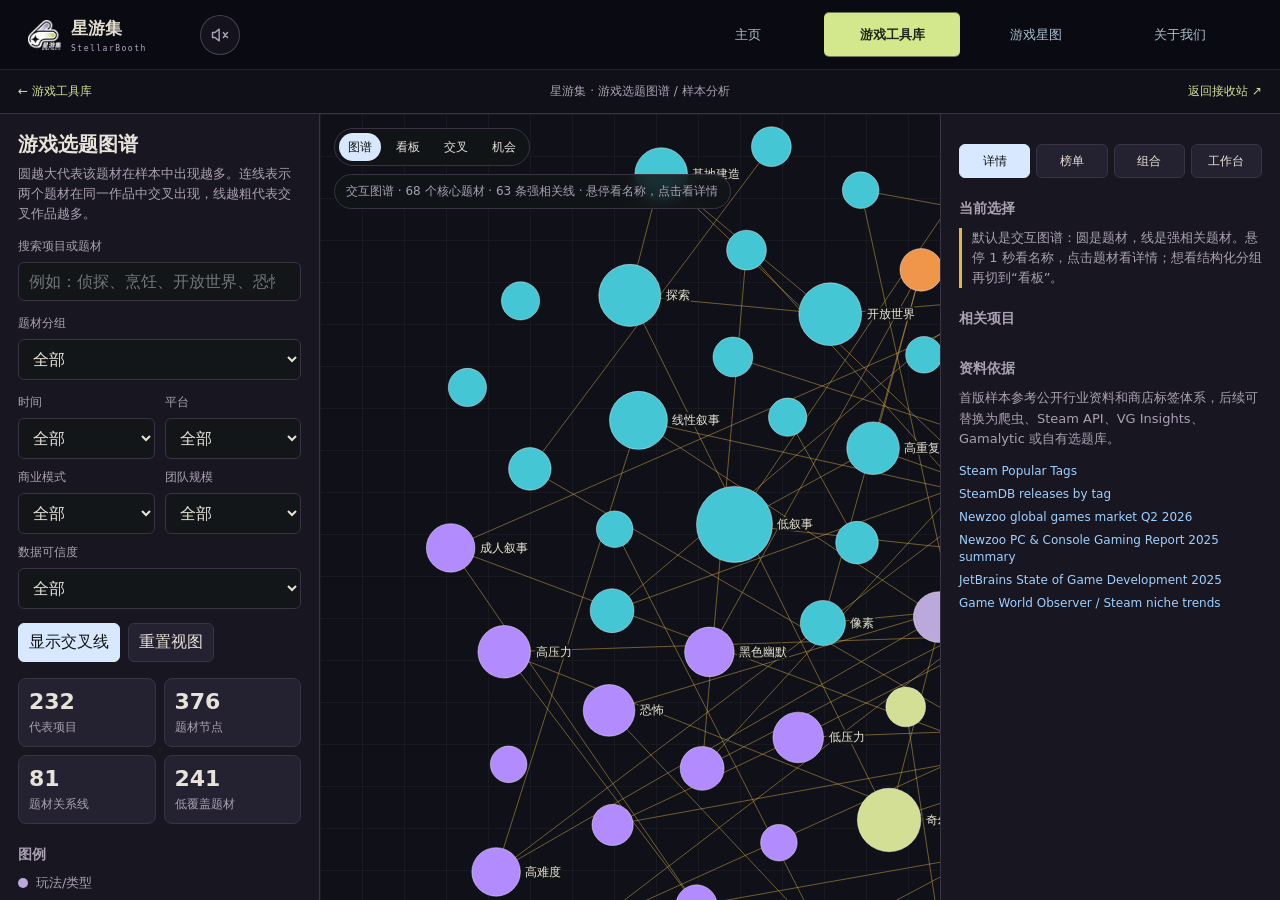
==== commit 62f057f2: "Deploy mobile portrait and touch layout improvements" ====
--- a/tools/game-topic-graph/index.html
+++ b/tools/game-topic-graph/index.html
@@ -600,7 +600,7 @@
       .detail { border-top: 1px solid var(--line); }
     }
   </style>
-<link rel="stylesheet" href="integration.css"><script src="../../station-audio.js?v=4" defer></script></head>
+<link rel="stylesheet" href="integration.css"><script src="integration.js" defer></script><script src="../../station-audio.js?v=4" defer></script></head>
 <body><header class="integration-bar"><a href="../../tools.html">← 游戏工具库</a><span>星游集 · 游戏选题图谱 / 样本分析</span><a href="../../index.html">返回接收站 ↗</a></header>
   <main class="app">
     <aside class="sidebar">
--- a/tools/game-topic-graph/integration.css
+++ b/tools/game-topic-graph/integration.css
@@ -2,3 +2,15 @@
 .integration-bar{height:44px;display:flex;align-items:center;justify-content:space-between;padding:0 18px;border-bottom:1px solid var(--line);background:#101019;font-size:12px;color:var(--muted)}
 .integration-bar a{color:#d4df96;text-decoration:none}.app{height:calc(100dvh - 44px)}
 @media(max-width:980px){.app{height:auto}.integration-bar span{display:none}}
+
+@media(max-width:640px){
+ body{overflow-x:hidden}.app{min-height:0;grid-template-columns:minmax(0,1fr)}.app>*{min-width:0}
+ .integration-bar{height:44px;padding:0 12px}.integration-bar a{display:flex;align-items:center;min-height:44px}
+ .sidebar{padding:12px}.sidebar h1{font-size:18px;margin-bottom:8px}.mobile-tool-filters>summary{cursor:pointer;min-height:44px;padding:11px 12px;border:1px solid var(--line);border-radius:8px;color:var(--green);font-size:13px}.mobile-tool-filters[open]{max-height:60dvh;overflow:auto;overscroll-behavior:contain}
+ .canvas-wrap{min-width:0;overflow:hidden}#graph{height:55dvh;min-height:310px;width:100%;touch-action:none}
+ .toolbar{position:relative;inset:auto;display:flex;flex-wrap:wrap;gap:8px;padding:10px}.view-switch,.board-controls{display:flex;flex-wrap:wrap;gap:4px;max-width:100%}.btn{min-height:44px;padding:8px 10px}.detail{padding:14px}.tabs{display:flex;flex-wrap:wrap;gap:4px}
+ input,select,textarea{font-size:16px;max-width:100%;min-width:0}.project-form,.rank-grid{grid-template-columns:minmax(0,1fr)}.workspace-actions{display:flex;flex-wrap:wrap;gap:6px}
+}
+@media(min-width:641px){.mobile-tool-filters>summary{display:none}}
+
+@media(max-width:640px){.detail{padding-bottom:calc(24px + env(safe-area-inset-bottom))}.detail .tabs{position:sticky;top:0;background:var(--panel);z-index:4;padding-block:8px}.mobile-tool-filters summary:focus-visible{outline:2px solid var(--green);outline-offset:2px}.canvas-wrap .toolbar{z-index:2}.integration-bar{gap:10px;flex-wrap:wrap;min-height:44px;height:auto}}
